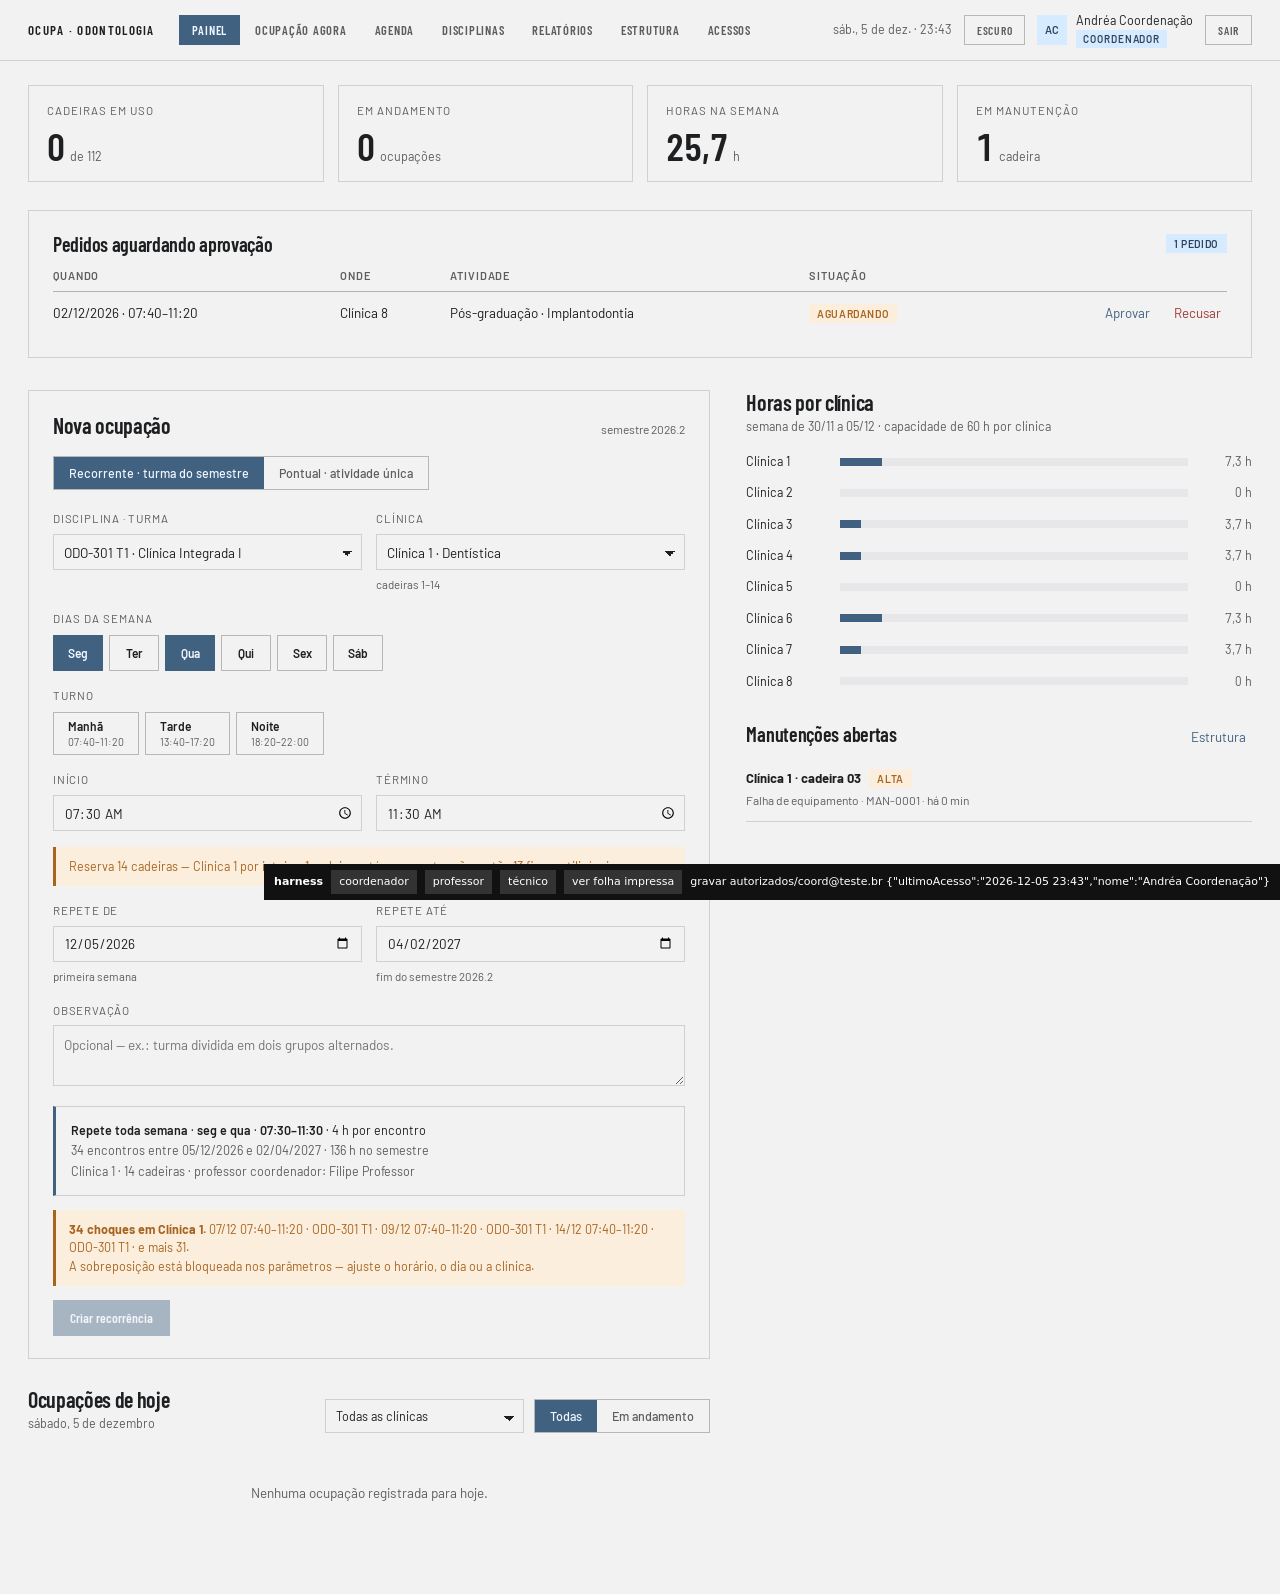
==== _auditoria/harness.html @ 1e2a9303 "feat: lancamento pelo clique na agenda, impressao em pdf e cadastro da pos Tres pedidos da coordenac" ====
<!DOCTYPE html>
<html lang="pt-BR">
<head>
<meta charset="utf-8">
<meta name="viewport" content="width=device-width, initial-scale=1">
<title>Ocupa · harness de verificação (não vai para produção)</title>
<link rel="stylesheet" href="../app/styles.css">
<style>
  #hns{position:fixed;right:0;bottom:0;z-index:999;background:#111;color:#fff;
    font:11px/1.5 system-ui;padding:6px 10px;display:flex;gap:8px;align-items:center}
  #hns button,#hns a{background:#333;color:#fff;border:0;padding:4px 8px;font:inherit;text-decoration:none}
</style>
</head>
<body>
<div id="raiz" data-tema="claro"></div>
<div id="toasts"></div>
<div id="hns">
  <b>harness</b>
  <a href="?perfil=coordenador">coordenador</a>
  <a href="?perfil=professor">professor</a>
  <a href="?perfil=tecnico">técnico</a>
  <button onclick="verFolha()">ver folha impressa</button>
  <span id="hns-log"></span>
</div>

<script src="../app/js/core.js"></script>
<script src="../app/js/config.js"></script>

<!-- No lugar de nuvem.js: mesma posição, mesma API. O store captura
     window.Nuvem por referência no topo da IIFE, então tudo abaixo é o
     código real de produção falando com um Firestore de mentira. -->
<script>
(function (global) {
  'use strict';
  var PERFIL = (/[?&]perfil=([a-z]+)/.exec(location.search) || [])[1] || 'coordenador';
  var CONTAS = {
    coordenador: { email: 'coord@teste.br', displayName: 'Andréa Coordenação' },
    professor: { email: 'prof@teste.br', displayName: 'Filipe Professor' },
    tecnico: { email: 'tec@teste.br', displayName: 'Murilo Técnico' }
  };
  var AUTORIZADOS = [
    { id: 'coord@teste.br', nome: 'Andréa Coordenação', nivel: 'coordenador', ativo: true },
    { id: 'prof@teste.br', nome: 'Filipe Professor', nivel: 'professor', ativo: true },
    { id: 'tec@teste.br', nome: 'Murilo Técnico', nivel: 'tecnico', ativo: true }
  ];
  var seq = 0;
  global.__escritas = [];
  global.__indices = {};

  function acervo() {
    var C = global.Core, D = global.Dados;
    var s = D.semente();
    var hoje = C.hojeISO(), seg = C.startOfWeek(hoje);
    var disciplinas = [
      { id: 'd1', codigo: 'ODO-301', nome: 'Clínica Integrada I', nivel: 'graduacao' },
      { id: 'd2', codigo: 'ODO-402', nome: 'Prótese Dentária' },
      { id: 'd3', codigo: 'POS-01', nome: 'Implantodontia', nivel: 'pos' }
    ];
    var turmas = [
      { id: 't1', disciplinaId: 'd1', codigo: 'T1', professorCoordenadorId: 'prof@teste.br', periodoLetivo: s.periodoLetivo },
      { id: 't2', disciplinaId: 'd2', codigo: 'T2', professorCoordenadorId: 'coord@teste.br', periodoLetivo: s.periodoLetivo },
      { id: 't3', disciplinaId: 'd3', codigo: 'PÓS', professorCoordenadorId: 'prof@teste.br', periodoLetivo: s.periodoLetivo }
    ];
    var ocupacoes = [
      { id: 'r1', tipo: 'recorrente', agrupamentoId: 'ag1', escopo: 'a', turmaId: 't1',
        dias: [1, 3], inicio: '07:40', fim: '11:20', vigenciaInicio: s.semestre.inicio,
        vigenciaFim: s.semestre.fim, periodoLetivo: s.periodoLetivo, excecoes: [],
        criadoPor: 'coord@teste.br', criadoEm: C.carimbo() },
      { id: 'r2', tipo: 'recorrente', agrupamentoId: 'ag2', escopo: 'ambas', turmaId: 't3',
        dias: [2], inicio: '18:20', fim: '22:00', vigenciaInicio: s.semestre.inicio,
        vigenciaFim: s.semestre.fim, periodoLetivo: s.periodoLetivo, excecoes: [],
        criadoPor: 'coord@teste.br', criadoEm: C.carimbo() },
      { id: 'r3', tipo: 'recorrente', agrupamentoId: 'ag3', escopo: 'b', turmaId: 't2',
        dias: [4, 5], inicio: '13:40', fim: '17:20', vigenciaInicio: s.semestre.inicio,
        vigenciaFim: s.semestre.fim, periodoLetivo: s.periodoLetivo, excecoes: [],
        criadoPor: 'coord@teste.br', criadoEm: C.carimbo() },
      { id: 'p1', tipo: 'pontual', agrupamentoId: 'ag4', escopo: 'a', data: C.addDays(seg, 1),
        inicio: '13:40', fim: '17:20', tipoAtividade: 'graduacao', descricao: 'Atendimento extra do semestre.',
        turmaId: 't1', responsavelId: 'coord@teste.br', situacao: 'aprovada', excecoes: [],
        criadoPor: 'coord@teste.br', criadoEm: C.carimbo() },
      { id: 'p2', tipo: 'pontual', agrupamentoId: 'ag4', escopo: 'b', data: C.addDays(seg, 2),
        inicio: '07:40', fim: '11:20', tipoAtividade: 'pos', descricao: 'Pedido aguardando a coordenação.',
        turmaId: 't3', responsavelId: 'prof@teste.br', situacao: 'pendente', excecoes: [],
        criadoPor: 'prof@teste.br', criadoEm: C.carimbo() }
    ];
    return {
      config: { versao: s.versao, periodoLetivo: s.periodoLetivo, semestre: s.semestre, parametros: s.parametros },
      agrupamentos: s.agrupamentos, clinicas: s.clinicas, autorizados: AUTORIZADOS,
      disciplinas: disciplinas, turmas: turmas,
      alunos: [{ id: 'a1', nome: 'Ana Souza', matricula: '2021001', periodo: 8 },
               { id: 'a2', nome: 'Bruno Lima', matricula: '2021002', periodo: 8 }],
      matriculas: [{ id: 't1__a1', turmaId: 't1', alunoId: 'a1' }, { id: 't1__a2', turmaId: 't1', alunoId: 'a2' }],
      ocupacoes: ocupacoes,
      manutencoes: [{ id: 'm1', protocolo: 'MAN-0001', clinicaId: 'cl1', cadeira: 3,
        categoria: 'equipamento', criticidade: 'alta', motivo: 'Refletor queimado',
        abertoPor: 'tec@teste.br', abertoEm: C.carimbo(), status: 'aberta', impacto: {} }],
      atribuicoes: [{ id: 'at1', chave: 'r:r1:' + C.addDays(seg, 0), clinicaId: 'cl1', cadeira: 1,
        nome: 'Ana Souza', alunoId: null, data: C.addDays(seg, 0),
        registradoPor: 'prof@teste.br', registradoEm: C.carimbo() }]
    };
  }

  function ok(v) { return global.Promise.resolve(v); }
  function log(m) { global.__escritas.push(m); var n = document.getElementById('hns-log'); if (n) n.textContent = m; }

  global.Nuvem = {
    iniciar: function () { return true; },
    disponivel: function () { return true; },
    COLECOES: [],
    entrarComGoogle: function () { return ok({ user: CONTAS[PERFIL] }); },
    sair: function () { return ok(); },
    aoMudarSessao: function (cb) { global.setTimeout(function () { cb(CONTAS[PERFIL]); }, 0); },
    contaAtual: function () { return CONTAS[PERFIL]; },
    lerAutorizado: function (email) {
      var a = null;
      AUTORIZADOS.forEach(function (x) { if (x.id === email) a = x; });
      return ok(a);
    },
    lerColecao: function () { return ok([]); },
    lerConfig: function () { return ok(acervo().config); },
    carregarTudo: function () { return ok(acervo()); },
    assinarVivas: function () { },
    encerrarAssinaturas: function () { },
    novoId: function (c) { return c + '_' + (++seq); },
    gravar: function (c, id, d) { log('gravar ' + c + '/' + id + ' ' + JSON.stringify(d).slice(0, 160)); return ok(id); },
    apagar: function (c, id) { log('apagar ' + c + '/' + id); return ok(); },
    apagarVarios: function (c, ids) { log('apagarVarios ' + c + ' ' + ids.length); return ok(); },
    /* Reproduz a transação: roda o validador contra o índice em memória e
       recusa igual ao Firestore quando há choque. */
    gravarOcupacao: function (agId, id, dados, validar, resumo) {
      var itens = global.__indices[agId] || [];
      var choque = validar(itens);
      if (choque) return global.Promise.reject({ conflito: true, mensagem: choque });
      global.__indices[agId] = itens.filter(function (i) { return i.id !== id; }).concat([resumo]);
      log('gravarOcupacao ' + agId + '/' + id + ' · índice com ' + global.__indices[agId].length);
      return ok(id);
    },
    removerOcupacao: function (agId, id) { log('removerOcupacao ' + agId + '/' + id); return ok(true); },
    desindexarOcupacao: function (agId, id) { log('desindexar ' + agId + '/' + id); return ok(id); },
    atualizarIndice: function (agId, id) { log('atualizarIndice ' + agId + '/' + id); return ok(true); }
  };

  /* A impressão real abriria o diálogo do sistema e travaria a verificação:
     aqui ela só marca que foi chamada, e o documento montado fica no DOM
     para ser inspecionado. */
  global.print = function () { log('window.print() chamado · documento montado no DOM'); };

  /* Troca o @media print para screen, para conferir a folha na tela com as
     regras de impressão de verdade — e não com uma cópia delas. */
  global.verFolha = function () {
    var achou = 0;
    for (var i = 0; i < document.styleSheets.length; i++) {
      var f = document.styleSheets[i];
      var regras;
      try { regras = f.cssRules; } catch (e) { continue; }
      for (var j = 0; j < regras.length; j++) {
        var r = regras[j];
        if (r.type === 4 && String(r.conditionText || r.media.mediaText).indexOf('print') !== -1) {
          r.media.mediaText = 'screen'; achou++;
        }
      }
    }
    log('regras @media print promovidas para screen: ' + achou);
  };
})(window);
</script>

<script src="../app/js/acesso.js"></script>
<script src="../app/js/dados.js"></script>
<script src="../app/js/store.js"></script>
<script src="../app/js/ui.js"></script>
<script src="../app/js/registro.js"></script>
<script src="../app/js/manutencao.js"></script>
<script src="../app/js/impressao.js"></script>
<script src="../app/js/views/painel.js"></script>
<script src="../app/js/views/agora.js"></script>
<script src="../app/js/views/agenda.js"></script>
<script src="../app/js/views/disciplinas.js"></script>
<script src="../app/js/views/relatorios.js"></script>
<script src="../app/js/views/estrutura.js"></script>
<script src="../app/js/views/acessos.js"></script>
<script src="../app/js/app.js"></script>
</body>
</html>
---- app/styles.css ----
/* Os pesos precisam ser exatamente os do design system. Carregar 600 de
   Barlow e 700 de Condensed fazia o navegador resolver os font-weight:600
   para faces que o mockup nunca usou — a causa de "as fontes carregam mas
   não batem". */
@import url('https://fonts.googleapis.com/css2?family=Barlow:wght@400;500;700&family=Barlow+Condensed:wght@400;600&display=swap');

/* ═══ Tokens — Industry design system ═══ */
:root{
  --color-bg:#f2f2f3; --color-surface:#e9e9ea; --color-text:#1d1f20;
  --color-divider:color-mix(in srgb,#1d1f20 16%,transparent);
  --color-neutral-100:#f5f5f8;--color-neutral-200:#e7e7ea;--color-neutral-300:#d4d4d7;
  --color-neutral-400:#b7b7ba;--color-neutral-500:#98989b;--color-neutral-600:#7a7a7d;
  --color-neutral-700:#5d5d60;--color-neutral-800:#424244;--color-neutral-900:#2b2b2d;
  --color-accent-100:#eef6ff;--color-accent-200:#d6ebff;--color-accent-300:#b5d9fd;
  --color-accent-400:#94bce3;--color-accent-500:#749dc4;--color-accent-600:#597ea3;
  --color-accent-700:#416180;--color-accent-800:#2c455d;--color-accent-900:#1d2d3d;
  --color-accent:#5980a6;--color-accent-2:#728fab;
  --color-accent-2-100:#f0f4f8;--color-accent-2-200:#dbe4ee;--color-accent-2-300:#c1d0e0;
  --color-accent-2-400:#a3b8ce;--color-accent-2-500:#879fba;--color-accent-2-600:#6d8399;
  --color-accent-2-700:#546678;--color-accent-2-800:#3b4956;--color-accent-2-900:#252e37;
  --font-heading:"Barlow Condensed",system-ui,sans-serif;
  --font-body:"Barlow",system-ui,sans-serif;
  --warn:#a8641f; --warn-bg:#fbeedd; --danger:#9d3a34; --danger-bg:#fbe4e2;
  --ok:#3d6b4a; --ok-bg:#e2f0e6;
}
[data-tema]{
  --fill-strong:var(--color-accent-700);--on-strong:var(--color-accent-100);
  --fill-soft:var(--color-accent-200);--on-soft:var(--color-accent-800);
  --fill-deep:var(--color-accent-900);--accent-ink:var(--color-accent-700);
  --line:var(--color-neutral-400);--line-soft:var(--color-neutral-200);
  --muted:var(--color-neutral-700);--muted-2:var(--color-neutral-700);--panel:transparent;
  /* Faixa da ocupação que toma as duas clínicas do agrupamento. */
  --fill-tint:var(--color-accent-2-200);--on-tint:var(--color-accent-2-800);
  --on-line:var(--color-neutral-800);
  background:var(--color-bg);color:var(--color-text);min-height:100vh;
}
[data-tema="escuro"]{
  --color-bg:#1d1f20;--color-surface:#2b2b2d;--color-text:#f5f5f8;
  --color-divider:color-mix(in srgb,#f5f5f8 24%,transparent);
  /* accent-600 dava 3,90:1 contra o texto claro, abaixo de AA. */
  --fill-strong:var(--color-accent-700);--on-strong:var(--color-accent-100);
  --fill-soft:var(--color-accent-800);--on-soft:var(--color-accent-200);
  --fill-deep:var(--color-accent-900);--accent-ink:var(--color-accent-300);
  --line:var(--color-neutral-700);--line-soft:var(--color-neutral-800);
  --muted:var(--color-neutral-400);--muted-2:var(--color-neutral-400);
  --fill-tint:var(--color-accent-2-800);--on-tint:var(--color-accent-2-200);
  --on-line:var(--color-neutral-200);
  --warn:#e0ac6c;--warn-bg:#3a2e1c;--danger:#e39a94;--danger-bg:#3a2422;
  --ok:#8fc09e;--ok-bg:#1e3325;
}

*{box-sizing:border-box}
body{margin:0;background:var(--color-bg);color:var(--color-text);font-family:var(--font-body);
  font-size:15px;line-height:1.55;font-weight:400;-webkit-font-smoothing:antialiased}
h1,h2,h3,h4,h5{font-family:var(--font-heading);font-weight:600;margin:0;
  line-height:1.12;letter-spacing:-.015em}
h1{font-size:40px;line-height:1.05}
h2{font-size:30px}h3{font-size:24px}h4{font-size:20px}h5{font-size:20px}
a{color:var(--accent-ink);text-decoration:none}
button{font-family:inherit;cursor:pointer}
:focus{outline:none}
:focus-visible{outline:2px solid var(--color-accent);outline-offset:2px}
::selection{background:color-mix(in srgb,var(--color-accent) 30%,transparent)}
.num{font-variant-numeric:tabular-nums}
.muted{color:var(--muted)}
.eyebrow{font-size:11.5px;letter-spacing:.09em;text-transform:uppercase;color:var(--muted)}
.hidden{display:none !important}

/* ═══ Shell ═══ */
.app{min-height:100vh;display:flex;flex-direction:column}
.hdr{display:flex;align-items:center;justify-content:space-between;gap:14px 22px;flex-wrap:wrap;
  padding:12px 28px;border-bottom:1px solid var(--color-divider);background:var(--color-bg);position:sticky;top:0;z-index:40}
.brand{font:600 13px var(--font-heading);letter-spacing:.1em;text-transform:uppercase;white-space:nowrap}
.nav{display:flex;gap:2px;flex-wrap:wrap}
.nav button{background:none;border:0;padding:7px 13px;font:600 12.5px var(--font-heading);letter-spacing:.06em;
  text-transform:uppercase;color:var(--muted);border-radius:0}
.nav button:hover{color:var(--color-text)}
.nav button.on{background:var(--fill-strong);color:var(--on-strong)}
.hdr-right{display:flex;align-items:center;gap:12px}
.chip-btn{background:none;border:1px solid var(--line);padding:7px 12px;font:600 11.5px var(--font-heading);
  letter-spacing:.06em;text-transform:uppercase;color:var(--muted);border-radius:0}
.chip-btn:hover{border-color:var(--color-text)}
.avatar{width:30px;height:30px;background:var(--fill-soft);color:var(--on-soft);display:grid;place-items:center;font:600 11px var(--font-body)}
.role-tag{font:600 10px var(--font-body);letter-spacing:.09em;text-transform:uppercase;
  background:var(--fill-soft);color:var(--on-soft);padding:3px 7px}
main{padding:24px 28px 56px;max-width:1460px;width:100%}
.page-head{display:flex;align-items:flex-end;justify-content:space-between;gap:18px;flex-wrap:wrap;margin-bottom:24px}

/* ═══ Primitives ═══ */
.card{border:1px solid var(--color-divider);padding:22px 24px;background:var(--panel)}
.btn{border:1px solid transparent;padding:0 16px;height:36px;border-radius:0;
  font-family:var(--font-heading);font-weight:600;font-size:13.5px;line-height:1.2;
  display:inline-flex;align-items:center;justify-content:center;gap:7px;white-space:nowrap}
.btn-lg{height:38px;padding:0 20px}
.btn-primary{background:var(--fill-strong);color:var(--on-strong)}
.btn-primary:hover{background:var(--color-accent-800)}
[data-tema="escuro"] .btn-primary:hover{background:var(--color-accent-500)}
.btn-primary:disabled{opacity:.42;cursor:not-allowed}
.btn-outline{background:transparent;border-color:var(--line);color:var(--color-text)}
.btn-outline:hover{border-color:var(--color-text)}
.btn-ghost{background:none;border:0;color:var(--accent-ink);padding:0 6px;height:auto}
.btn-ghost:hover{background:color-mix(in srgb,var(--accent-ink) 10%,transparent)}
.btn-ghost:active{background:color-mix(in srgb,var(--accent-ink) 18%,transparent)}
.btn-danger{background:none;border:0;color:var(--danger);padding:0 6px;height:auto}
.btn-danger:hover{background:color-mix(in srgb,var(--danger) 10%,transparent)}
.btn-danger:active{background:color-mix(in srgb,var(--danger) 18%,transparent)}
/* Ação destrutiva confirmada num modal não pode usar o mesmo azul de "salvar".
   No tema escuro --danger é claro, então o texto precisa ser escuro. */
.btn-perigo{background:var(--danger);color:var(--danger-bg);border-color:transparent}
[data-tema="escuro"] .btn-perigo{color:var(--color-neutral-900)}
.btn-perigo:hover{background:color-mix(in srgb,var(--danger) 82%,#000)}
[data-tema="escuro"] .btn-perigo:hover{background:color-mix(in srgb,var(--danger) 82%,#fff)}
.btn-sm{height:30px;font-size:12px;padding:0 11px}
label.fld{display:flex;flex-direction:column;gap:6px;min-width:0}
label.fld > span{font-size:11.5px;letter-spacing:.07em;text-transform:uppercase;color:var(--muted)}
.input{background:transparent;color:var(--color-text);border:1px solid var(--color-divider);border-radius:0;
  height:36px;font:400 13.5px var(--font-body);padding:0 10px;width:100%}
.input:focus-visible{border-color:var(--accent-ink)}
input[type="time"].input{padding-right:6px}
textarea.input{height:auto;padding:9px 10px;line-height:1.5;resize:vertical;font-family:var(--font-body)}
select.input{appearance:none;padding-right:26px;
  background-image:linear-gradient(45deg,transparent 50%,currentColor 50%),linear-gradient(135deg,currentColor 50%,transparent 50%);
  background-position:calc(100% - 14px) 16px,calc(100% - 9px) 16px;background-size:5px 5px,5px 5px;background-repeat:no-repeat}
[data-tema="escuro"] select.input option{background:#2b2b2d;color:#f5f5f8}
.grid-fields{display:grid;grid-template-columns:repeat(auto-fit,minmax(158px,1fr));gap:14px}
.seg{display:inline-flex;border:1px solid var(--line)}
.seg button{background:none;border:0;padding:8px 15px;font:500 12.5px var(--font-body);color:var(--muted);border-radius:0}
.seg button.on{background:var(--fill-strong);color:var(--on-strong)}
.badge{display:inline-block;font:600 10.5px var(--font-body);letter-spacing:.06em;text-transform:uppercase;padding:3px 8px;white-space:nowrap}
.badge.conjunta{background:var(--fill-tint);color:var(--on-tint)}
.badge.strong{background:var(--fill-strong);color:var(--on-strong)}
.badge.soft{background:var(--fill-soft);color:var(--on-soft)}
.badge.neutral{background:var(--color-neutral-200);color:var(--color-neutral-800)}
[data-tema="escuro"] .badge.neutral{background:var(--color-neutral-800);color:var(--color-neutral-200)}
.badge.warn{background:var(--warn-bg);color:var(--warn)}
.badge.danger{background:var(--danger-bg);color:var(--danger)}
.badge.ok{background:var(--ok-bg);color:var(--ok)}
.table{width:100%;border-collapse:collapse}
.table th{text-align:left;font:600 11px var(--font-body);letter-spacing:.08em;text-transform:uppercase;
  color:var(--muted);padding:0 12px 9px 0;border-bottom:1px solid var(--color-divider)}
.table tbody tr:hover{background:color-mix(in srgb,var(--color-text) 4%,transparent)}
.table td{padding:11px 12px 11px 0;border-bottom:1px solid var(--color-divider);font-size:13.5px;vertical-align:middle}
.table tr:last-child td{border-bottom:0}
.table td.right,.table th.right{text-align:right;padding-right:0}
.bar{height:8px;background:var(--line-soft);position:relative;flex:1;min-width:60px}
.bar > i{position:absolute;inset:0 auto 0 0;background:var(--fill-strong);display:block}
.empty{padding:34px 0;text-align:center;color:var(--muted);font-size:13.5px}
.alert{border-left:3px solid var(--warn);background:var(--warn-bg);color:var(--warn);padding:10px 13px;font-size:12.5px;line-height:1.5}
.alert.danger{border-color:var(--danger);background:var(--danger-bg);color:var(--danger)}
.alert.ok{border-color:var(--ok);background:var(--ok-bg);color:var(--ok)}
.stack{display:flex;flex-direction:column;gap:18px}
.row{display:flex;align-items:center;gap:10px;flex-wrap:wrap}

/* ═══ Toast ═══ */
#toasts{position:fixed;right:20px;bottom:20px;z-index:90;display:flex;flex-direction:column;gap:9px}
.toast{background:var(--color-neutral-900);color:var(--color-neutral-100);padding:12px 16px;font-size:13px;max-width:360px;
  border-left:3px solid var(--color-accent-400);animation:tin .2s ease-out}
@keyframes tin{from{opacity:0;transform:translateY(6px)}}

/* ═══ Modal ═══ */
.scrim{position:fixed;inset:0;background:color-mix(in srgb,#1d1f20 55%,transparent);z-index:60;
  display:flex;align-items:flex-start;justify-content:center;padding:44px 20px;overflow:auto}
.modal{background:var(--color-bg);border:1px solid var(--color-divider);width:100%;max-width:780px;box-shadow:0 12px 32px rgba(0,0,0,.28)}
.modal-hd{display:flex;align-items:center;justify-content:space-between;gap:14px;padding:18px 22px;border-bottom:1px solid var(--color-divider)}
.modal-bd{padding:22px}
.modal-ft{padding:16px 22px;border-top:1px solid var(--color-divider);display:flex;justify-content:flex-end;gap:10px;flex-wrap:wrap}
.x{background:none;border:0;font-size:20px;line-height:1;color:var(--muted);padding:4px 8px}

/* ═══ KPIs ═══ */
.kpis{display:grid;grid-template-columns:repeat(auto-fit,minmax(178px,1fr));gap:14px}
.kpi{border:1px solid var(--color-divider);padding:16px 18px}
.kpi b{font:600 38px var(--font-heading);line-height:1;font-variant-numeric:tabular-nums;display:block;margin-top:7px}
.kpi b small{font:400 12.5px var(--font-body);color:var(--muted);margin-left:5px}

/* ═══ Chairs ═══
   7 colunas fixas, sempre: é o que produz as duas fileiras de 7 que formam
   as 14 cadeiras de uma clínica. Com auto-fill a grade remontava conforme a
   largura e a leitura da clínica se perdia. */
.chairs{display:grid;grid-template-columns:repeat(7,minmax(28px,1fr));gap:5px}
.chair{border:1px solid var(--line-soft);height:42px;display:grid;place-items:center;
  font:600 13px var(--font-body);font-variant-numeric:tabular-nums;background:transparent;color:var(--muted);border-radius:0;position:relative}
.chair:hover{border-color:var(--color-text);color:var(--color-text)}
.chair.ocupada{background:var(--fill-strong);color:var(--on-strong);border-color:var(--fill-strong)}
.chair.vaga{border-color:var(--fill-strong);color:var(--accent-ink)}
.chair.manut{background:var(--line-soft);color:var(--muted);border-color:transparent;text-decoration:line-through}
[data-tema="escuro"] .chair.manut{background:var(--color-neutral-800);color:var(--color-neutral-300);border-color:transparent}
.chair.sel{outline:2px solid var(--color-accent);outline-offset:2px}
/* Variante densa da aba Estrutura, onde as 8 clínicas aparecem juntas. */
.chairs.compacta{grid-template-columns:repeat(7,minmax(0,1fr));gap:4px}
.chairs.compacta .chair{height:34px;font-size:12px;color:var(--color-text)}
.chairs.compacta .chair.manut{border:1px solid var(--line);color:var(--muted)}
.legend{display:flex;flex-direction:column;gap:9px;font-size:12.5px}
.legend span.k{width:14px;height:14px;display:inline-block;border:1px solid var(--line-soft);flex:none}

/* ═══ Timeline / Gantt ═══ */
.tl-hd{display:flex;font-size:11px;color:var(--muted);padding-bottom:5px}
.tl-hd i{flex:1;font-style:normal;font-variant-numeric:tabular-nums}
.tl-row{display:flex;align-items:stretch;border-bottom:1px solid var(--color-divider);min-height:56px}
.tl-lbl{width:142px;flex:none;padding:11px 12px 11px 0;font:600 13px var(--font-heading);letter-spacing:.04em}
.tl-lbl small{display:block;font-weight:400;color:var(--muted);font-size:11.5px}
.tl-track{flex:1;position:relative;padding:7px 0;min-width:0}
.tl-blk{position:absolute;height:26px;background:var(--fill-strong);color:var(--on-strong);
  font:600 11px var(--font-body);display:flex;align-items:center;padding:0 8px;overflow:hidden;white-space:nowrap;border:0}
/* accent-500 dava 2,62:1 contra o texto claro do bloco. */
.tl-blk.pontual{background:var(--color-accent-600)}
/* O tom mais escuro identifica a ocupação que toma as duas clínicas; "em
   curso" passa a ser sinalizado por contorno, e não gastando esse tom. */
.tl-blk.conjunta{background:var(--fill-deep);color:var(--color-accent-100)}
.tl-blk.agora{outline:1px solid var(--color-accent-300);outline-offset:-3px}
.tl-now{position:absolute;top:0;bottom:0;width:1px;background:var(--accent-ink)}

/* ═══ Week calendar ═══ */
.wk{display:grid;grid-template-columns:repeat(6,minmax(0,1fr));gap:1px;background:var(--color-divider);border:1px solid var(--color-divider)}
.wk-col{background:var(--color-bg);min-height:200px;padding:0 0 10px}
.wk-hd{padding:10px 12px;border-bottom:1px solid var(--color-divider);font:600 13px var(--font-heading);letter-spacing:.05em}
.wk-hd small{color:var(--muted);font-weight:400;margin-left:5px}
.wk-hd.hoje{color:var(--accent-ink)}
/* Célula da grade da semana. `.livre` é onde o clique lança ocupação, à
   maneira de uma agenda de calendário; `.vazia` é a célula sem nenhum bloco,
   a única que ganha o rótulo de convite no hover — com bloco dentro, o
   rótulo empurraria a ocupação para baixo a cada passada do mouse. */
.wk-cel{display:flex;flex-direction:column;gap:4px;min-height:42px;padding:6px 0;
  border-top:1px solid var(--line-soft)}
.wk-cel.livre{cursor:pointer}
.wk-cel.livre:hover{background:color-mix(in srgb,var(--accent-ink) 7%,transparent);
  box-shadow:inset 0 0 0 1px var(--fill-strong)}
.wk-cel.livre.vazia:hover::after{content:'+ lançar';font:600 11px var(--font-heading);
  letter-spacing:.05em;color:var(--accent-ink);padding:0 6px;pointer-events:none}
.tl-track.livre{cursor:pointer}
.tl-track.livre:hover{background:color-mix(in srgb,var(--accent-ink) 5%,transparent)}
.ev{margin:7px 9px 0;padding:7px 9px;background:var(--fill-soft);color:var(--on-soft);border:0;border-left:3px solid var(--fill-strong);
  font-size:12px;line-height:1.4;text-align:left;width:calc(100% - 18px);display:block}
.ev:hover{filter:brightness(.96)}
.ev b{display:block;font:600 12px var(--font-heading);letter-spacing:.03em}
.ev.pontual{border-left-style:dashed}
.ev.conjunta{background:var(--fill-tint);color:var(--on-tint);border-left-color:var(--fill-deep)}

/* ═══ Split layouts ═══ */
.split{display:grid;grid-template-columns:minmax(0,1.35fr) minmax(0,1fr);gap:36px;align-items:start}
.split3{display:grid;grid-template-columns:238px minmax(0,1fr) 330px;gap:0;align-items:start}
.split3 > .c-left{padding-right:24px;border-right:1px solid var(--color-divider)}
.split3 > .c-mid{padding:0 26px;min-width:0}
.split3 > .c-right{padding-left:24px;border-left:1px solid var(--color-divider)}
.list-btn{display:block;width:100%;text-align:left;background:none;border:0;border-bottom:1px solid var(--line-soft);
  padding:12px 12px;font:inherit;color:inherit}
.list-btn:hover{background:var(--color-surface)}
.list-btn.on{background:var(--fill-soft);color:var(--on-soft)}
.list-btn b{display:block;font:600 13.5px var(--font-heading);letter-spacing:.04em}
.list-btn small{color:var(--muted);font-size:12px}
.list-btn.on small{color:inherit;opacity:.8}
.kv{display:flex;justify-content:space-between;gap:14px;padding:10px 0;border-bottom:1px solid var(--line-soft);font-size:13.5px}
.kv span:first-child{color:var(--muted)}
.kv span:last-child{text-align:right;font-weight:500}

/* ═══ Form: recurrence day picker ═══ */
.days{display:flex;gap:6px;flex-wrap:wrap}
.days button{border:1px solid var(--line);background:none;color:var(--color-text);height:36px;min-width:50px;
  font:600 12px var(--font-body);border-radius:0}
.days button.on{background:var(--fill-strong);color:var(--on-strong);border-color:var(--fill-strong)}
.turnos{display:flex;gap:6px;flex-wrap:wrap}
.turnos button{border:1px solid var(--line);background:none;color:var(--color-text);padding:6px 14px;
  font:600 12px var(--font-body);border-radius:0;text-align:left;line-height:1.3}
.turnos button small{display:block;font:400 10.5px var(--font-body);color:var(--muted);margin-top:1px}
.turnos button.on{background:var(--fill-strong);color:var(--on-strong);border-color:var(--fill-strong)}
.turnos button.on small{color:var(--on-strong);opacity:.8}
.turnos button[disabled]{opacity:.45;cursor:not-allowed}
.preview{border:1px solid var(--color-divider);border-left:3px solid var(--accent-ink);padding:13px 15px;font-size:12.5px;line-height:1.65}
.preview b{font-weight:600}

/* ═══ Access matrix ═══ */
.matrix td.c{text-align:center;width:130px}
.dot-yes{color:var(--ok);font-weight:700}
.dot-no{color:var(--color-neutral-700)}
[data-tema="escuro"] .dot-no{color:var(--color-neutral-400)}

/* ═══ Telas estreitas ═══
   As larguras fixas inline das telas não são alcançáveis daqui, então o que
   se pode garantir é que nenhuma tabela empurre a página na horizontal. */
.rolagem-x{overflow-x:auto;-webkit-overflow-scrolling:touch}
@media (max-width:1080px){
  .split{grid-template-columns:minmax(0,1fr);gap:26px}
  .split3{grid-template-columns:minmax(0,1fr)}
  .split3 > .c-left{padding-right:0;border-right:0;border-bottom:1px solid var(--color-divider);padding-bottom:18px}
  .split3 > .c-mid{padding:18px 0}
  .split3 > .c-right{padding-left:0;border-left:0;border-top:1px solid var(--color-divider);padding-top:18px}
}
@media (max-width:760px){
  main{padding:18px 16px 48px}
  .hdr{padding:10px 16px}
  .wk{grid-template-columns:repeat(2,minmax(0,1fr))}
  .tl-lbl{width:104px}
  h1{font-size:30px}h2{font-size:24px}h3{font-size:20px}
}

/* ═══ Login ═══ */
.login{min-height:100vh;display:grid;grid-template-columns:1.15fr 1fr}
.login-l{padding:60px 56px;display:flex;flex-direction:column;justify-content:space-between;gap:40px}
.login-r{display:grid;place-items:center;padding:40px;border-left:1px solid var(--color-divider)}
.login h1{font-size:clamp(38px,4.4vw,60px);line-height:.98;max-width:15ch}
@media (max-width:860px){
  .login{grid-template-columns:minmax(0,1fr)}
  .login-l{padding:40px 24px 24px}
  .login-r{border-left:0;border-top:1px solid var(--color-divider);padding:24px}
}
.who{display:block;width:100%;text-align:left;border:1px solid var(--color-divider);background:none;color:inherit;
  padding:13px 15px;margin-bottom:9px;border-radius:0}
.who:hover{border-color:var(--accent-ink)}
.who b{display:block;font:600 14px var(--font-heading);letter-spacing:.03em}
.who small{color:var(--muted);font-size:12px}

@media(max-width:1180px){.split3{grid-template-columns:1fr}
  .split3 > .c-left,.split3 > .c-right{border:0;padding:0;margin-bottom:22px}
  .split3 > .c-mid{padding:0}}
@media(max-width:900px){.split{grid-template-columns:1fr}.login{grid-template-columns:1fr}
  .login-r{border-left:0;border-top:1px solid var(--color-divider)}
  .wk{grid-template-columns:1fr}}

/* ═══ Impressão e PDF ═══
   O documento impresso é montado por js/impressao.js e anexado ao <body>
   fora de #raiz. Na tela ele não existe; no papel, é a única coisa que
   existe. Medidas em pt porque a folha é física, e a estrutura toda apoiada
   em BORDA e não em fundo: o navegador imprime sem cores de fundo por
   padrão, e quem dependesse do preenchimento sairia em branco. Por isso o
   traço contínuo marca a aula recorrente e o tracejado a atividade
   pontual — o mesmo código da legenda na tela. */
.imp{display:none}
@media print{
  html,body{background:#fff !important;color:#111 !important;margin:0}
  #raiz,#toasts,.scrim{display:none !important}
  .imp{display:block;font:9.5pt/1.32 var(--font-body);color:#111}
  .imp-hd{border-bottom:1.2pt solid #111;padding-bottom:5pt;margin-bottom:9pt}
  .imp-marca{font:600 7.5pt var(--font-heading);letter-spacing:.14em;text-transform:uppercase;color:#555}
  .imp h1{font:600 15pt var(--font-heading);letter-spacing:0;line-height:1.14;margin:3pt 0 2pt;color:#111}
  .imp-sub{font-size:8.5pt;color:#555}
  .imp-ft{margin-top:9pt;padding-top:4pt;border-top:.5pt solid #bbb;font-size:7.5pt;color:#666}

  .imp-grade{width:100%;border-collapse:collapse;table-layout:fixed}
  .imp-grade th{border:.5pt solid #999;padding:3pt 4pt;text-align:left;color:#111;
    font:600 8.5pt var(--font-heading);letter-spacing:.04em}
  .imp-grade th small{display:block;font:400 7.5pt var(--font-body);color:#555;letter-spacing:0}
  .imp-grade td{border:.5pt solid #bbb;padding:2pt;vertical-align:top;height:19pt}
  .imp-grade .h{width:32pt;text-align:right;font-variant-numeric:tabular-nums;color:#555;font-size:8pt}
  .imp-grade td.h{padding-top:3pt}

  .imp-ev{border-left:2.2pt solid #111;padding:1pt 0 1pt 3pt;margin-bottom:2pt}
  .imp-ev.pontual{border-left-style:dashed}
  .imp-ev b{display:block;font:600 7.5pt var(--font-heading);letter-spacing:.03em}
  .imp-ev span{display:block;font-size:8pt}
  .imp-ev small{display:block;font-size:7pt;color:#555}

  .imp-leg{margin-top:7pt;font-size:7.5pt;color:#555}
  .imp-leg span{margin-right:16pt}
  .imp-leg i{display:inline-block;width:13pt;border-top:2.2pt solid #111;
    vertical-align:middle;margin-right:4pt}
  .imp-leg i.am-pont{border-top-style:dashed}

  .imp-sec{margin-bottom:11pt}
  .imp-sec h2{font:600 11pt var(--font-heading);color:#111;margin:0 0 3pt;
    padding-bottom:2pt;border-bottom:.5pt solid #999}
  .imp-lista{width:100%;border-collapse:collapse}
  .imp-lista th{text-align:left;font:600 7.5pt var(--font-body);letter-spacing:.07em;
    text-transform:uppercase;color:#555;border-bottom:.5pt solid #999;padding:2pt 6pt 2pt 0}
  .imp-lista td{border-bottom:.4pt solid #ddd;padding:3pt 6pt 3pt 0;vertical-align:top;font-size:8.5pt}
  .imp-lista .h{font-variant-numeric:tabular-nums;white-space:nowrap}
  .imp-lista small{display:block;color:#555;font-size:7.5pt}
  .imp-lista td.vazio{color:#777;font-style:italic}

  /* Cabeçalho repetido a cada página e nada partido no meio: sem as duas
     regras, uma semana que passa de uma folha continua sem dizer que
     coluna é que dia. */
  thead{display:table-header-group}
  tr,.imp-ev,.imp-sec{break-inside:avoid;page-break-inside:avoid}
}
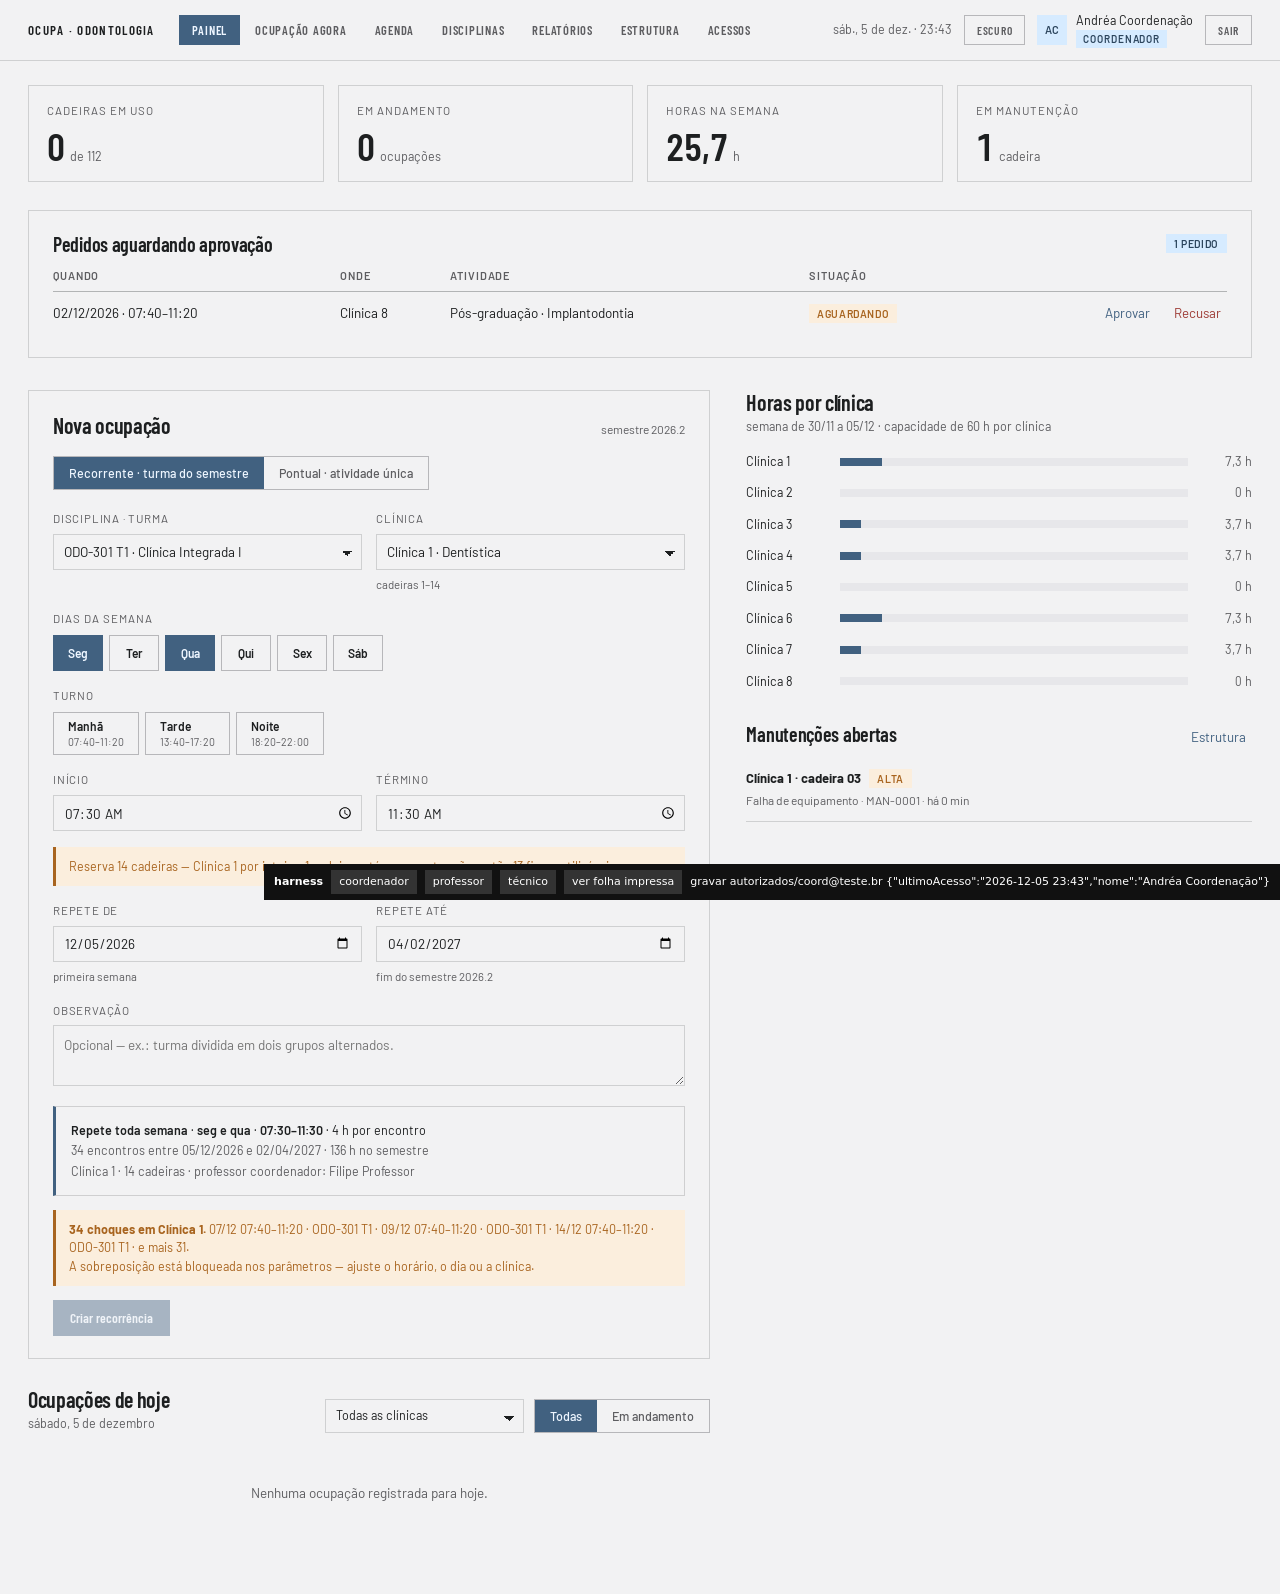
==== commit 03ef1772: "fix: grade da semana proporcional, vinculo da pos por tipo e o "pular datas" que derrubava o sistema" ====
--- a/_auditoria/harness.html
+++ b/_auditoria/harness.html
@@ -135,9 +135,27 @@
       log('gravarOcupacao ' + agId + '/' + id + ' · índice com ' + global.__indices[agId].length);
       return ok(id);
     },
-    removerOcupacao: function (agId, id) { log('removerOcupacao ' + agId + '/' + id); return ok(true); },
-    desindexarOcupacao: function (agId, id) { log('desindexar ' + agId + '/' + id); return ok(id); },
-    atualizarIndice: function (agId, id) { log('atualizarIndice ' + agId + '/' + id); return ok(true); }
+    /* Estas três mexem no índice DE VERDADE. Enquanto eram no-op, o dublê
+       escondia toda divergência entre o que a tela mostra e o que a transação
+       valida — que é justamente a classe de defeito que o índice existe para
+       criar. */
+    removerOcupacao: function (agId, id) {
+      global.__indices[agId] = (global.__indices[agId] || []).filter(function (i) { return i.id !== id; });
+      log('removerOcupacao ' + agId + '/' + id + ' · índice com ' + global.__indices[agId].length);
+      return ok(true);
+    },
+    desindexarOcupacao: function (agId, id) {
+      global.__indices[agId] = (global.__indices[agId] || []).filter(function (i) { return i.id !== id; });
+      log('desindexar ' + agId + '/' + id + ' · índice com ' + global.__indices[agId].length);
+      return ok(id);
+    },
+    atualizarIndice: function (agId, id, resumo) {
+      var itens = (global.__indices[agId] || []).filter(function (i) { return i.id !== id; });
+      if (resumo) itens.push(resumo);
+      global.__indices[agId] = itens;
+      log('atualizarIndice ' + agId + '/' + id + ' · índice com ' + itens.length);
+      return ok(true);
+    }
   };
 
   /* A impressão real abriria o diálogo do sistema e travaria a verificação:
--- a/app/styles.css
+++ b/app/styles.css
@@ -215,21 +215,45 @@
 .wk-hd{padding:10px 12px;border-bottom:1px solid var(--color-divider);font:600 13px var(--font-heading);letter-spacing:.05em}
 .wk-hd small{color:var(--muted);font-weight:400;margin-left:5px}
 .wk-hd.hoje{color:var(--accent-ink)}
-/* Célula da grade da semana. `.livre` é onde o clique lança ocupação, à
-   maneira de uma agenda de calendário; `.vazia` é a célula sem nenhum bloco,
-   a única que ganha o rótulo de convite no hover — com bloco dentro, o
-   rótulo empurraria a ocupação para baixo a cada passada do mouse. */
-.wk-cel{display:flex;flex-direction:column;gap:4px;min-height:42px;padding:6px 0;
-  border-top:1px solid var(--line-soft)}
-.wk-cel.livre{cursor:pointer}
-.wk-cel.livre:hover{background:color-mix(in srgb,var(--accent-ink) 7%,transparent);
-  box-shadow:inset 0 0 0 1px var(--fill-strong)}
-.wk-cel.livre.vazia:hover::after{content:'+ lançar';font:600 11px var(--font-heading);
-  letter-spacing:.05em;color:var(--accent-ink);padding:0 6px;pointer-events:none}
+/* Coluna de um dia na grade da semana. Os blocos são ABSOLUTOS dentro dela:
+   o topo sai do horário de início e a altura sai da duração, como em qualquer
+   agenda de calendário. A régua da esquerda usa as mesmas coordenadas. */
+.wk-regua{position:relative}
+.wk-hora{position:absolute;right:9px;margin-top:-6px;font-size:11.5px;color:var(--muted-2);
+  line-height:1;font-variant-numeric:tabular-nums}
+.wk-col{position:relative;border-bottom:1px solid var(--line-soft);overflow:hidden}
+.wk-linha{position:absolute;left:0;right:0;height:1px;background:var(--line-soft);
+  pointer-events:none}
+.wk-col.livre{cursor:pointer}
+
+/* O fantasma segue o cursor e mostra onde o bloco vai cair e que tamanho vai
+   ter. É ele o convite para clicar — some sobre um bloco já existente, porque
+   ali o clique pertence ao detalhe da ocupação. */
+.wk-fantasma{position:absolute;left:0;right:0;display:none;pointer-events:none;
+  border:1px dashed var(--fill-strong);
+  background:color-mix(in srgb,var(--accent-ink) 9%,transparent)}
+.wk-fantasma.on{display:block}
+.wk-fantasma span{display:block;padding:3px 6px;font:600 11px var(--font-heading);
+  letter-spacing:.05em;color:var(--accent-ink)}
 .tl-track.livre{cursor:pointer}
 .tl-track.livre:hover{background:color-mix(in srgb,var(--accent-ink) 5%,transparent)}
-.ev{margin:7px 9px 0;padding:7px 9px;background:var(--fill-soft);color:var(--on-soft);border:0;border-left:3px solid var(--fill-strong);
-  font-size:12px;line-height:1.4;text-align:left;width:calc(100% - 18px);display:block}
+
+/* Dia passado: não aceita lançamento, e diz isso sem uma palavra. Hachura
+   diagonal de baixo contraste, que se lê como "área fora de uso" e não se
+   confunde com bloco de ocupação — os blocos são opacos e continuam legíveis
+   por cima dela. Vale nas duas vistas e nos dois temas, porque a cor vem de
+   --line-soft. */
+.wk-col.passado,.tl-track.passado{
+  background-image:repeating-linear-gradient(135deg,
+    transparent 0 5px,var(--line-soft) 5px 6px);
+  cursor:not-allowed}
+.chip-btn.passado{color:var(--muted-2);border-color:var(--line-soft)}
+/* Bloco de ocupação na grade da semana. Absoluto: quem manda em topo, altura,
+   esquerda e largura é a coluna do dia, pelo horário. O anel de 1px separa
+   blocos vizinhos sem comer largura deles. */
+.ev{position:absolute;padding:5px 7px;background:var(--fill-soft);color:var(--on-soft);border:0;
+  border-left:3px solid var(--fill-strong);box-shadow:0 0 0 1px var(--color-bg);
+  font-size:12px;line-height:1.35;text-align:left;display:block;overflow:hidden}
 .ev:hover{filter:brightness(.96)}
 .ev b{display:block;font:600 12px var(--font-heading);letter-spacing:.03em}
 .ev.pontual{border-left-style:dashed}
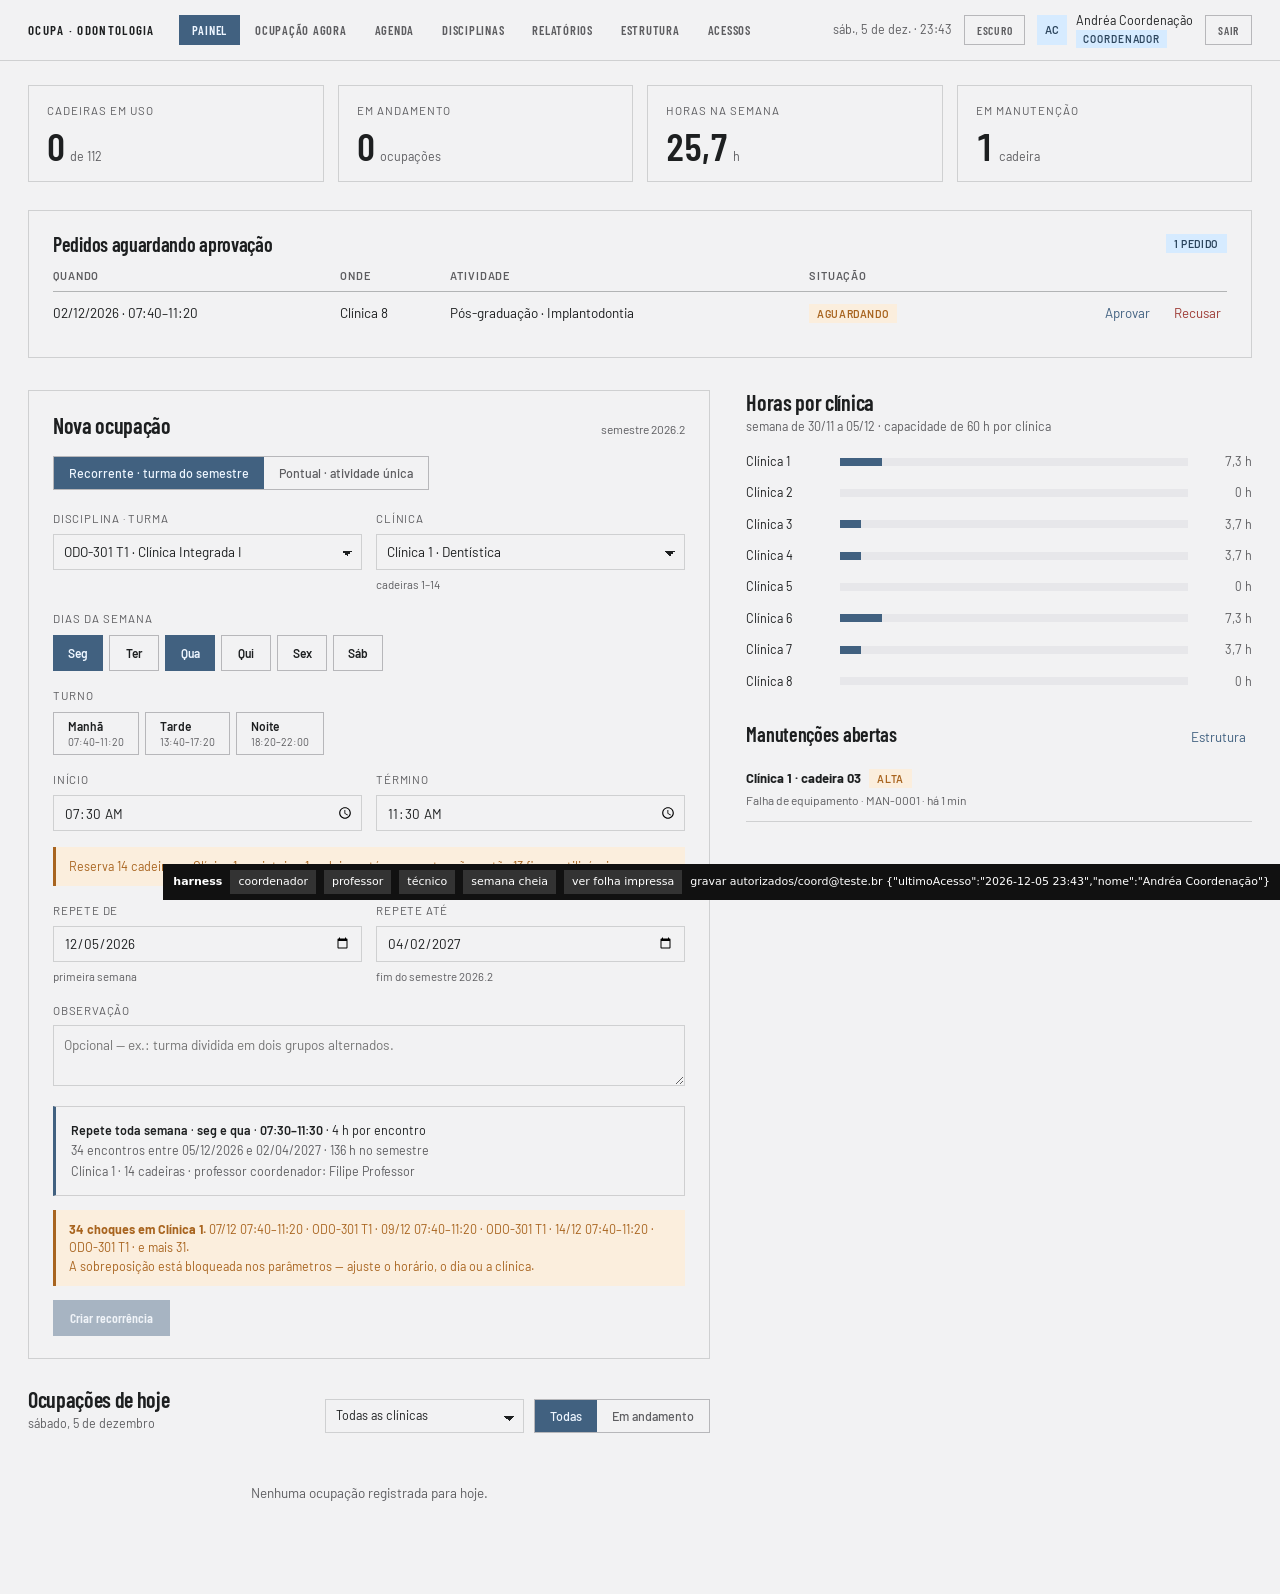
==== commit d49c040e: "fix: coluna da semana se adapta aos cartoes em vez de espremer Seis colunas de mesma largura ignorav" ====
--- a/_auditoria/harness.html
+++ b/_auditoria/harness.html
@@ -19,6 +19,7 @@
   <a href="?perfil=coordenador">coordenador</a>
   <a href="?perfil=professor">professor</a>
   <a href="?perfil=tecnico">técnico</a>
+  <a href="?perfil=coordenador&denso=1">semana cheia</a>
   <button onclick="verFolha()">ver folha impressa</button>
   <span id="hns-log"></span>
 </div>
@@ -83,6 +84,32 @@
         turmaId: 't3', responsavelId: 'prof@teste.br', situacao: 'pendente', excecoes: [],
         criadoPor: 'prof@teste.br', criadoEm: C.carimbo() }
     ];
+
+    /* ?denso=1 — a segunda-feira cheia. A grade da semana só mostra o que
+       tem de errado (ou de certo) na largura das colunas quando um dia tem
+       várias ocupações se cruzando no mesmo horário; com o acervo magro
+       acima nenhuma coluna chega a disputar espaço, e o defeito relatado
+       pela coordenação — cartões espremidos a ~35px — não aparece. */
+    if (/[?&]denso=1/.test(location.search)) {
+      var densas = [
+        { ag: 'ag2', escopo: 'ambas', ini: '11:00', fim: '21:00', turma: 't3', tipo: 'pos' },
+        { ag: 'ag1', escopo: 'a', ini: '13:40', fim: '17:20', turma: 't1', tipo: 'graduacao' },
+        { ag: 'ag1', escopo: 'b', ini: '13:40', fim: '17:20', turma: 't2', tipo: 'graduacao' },
+        { ag: 'ag3', escopo: 'a', ini: '13:40', fim: '17:20', turma: 't1', tipo: 'graduacao' },
+        { ag: 'ag4', escopo: 'a', ini: '14:00', fim: '16:00', turma: 't2', tipo: 'graduacao' },
+        { ag: 'ag3', escopo: 'b', ini: '07:40', fim: '11:20', turma: 't1', tipo: 'graduacao' },
+        { ag: 'ag4', escopo: 'b', ini: '08:00', fim: '10:00', turma: 't2', tipo: 'graduacao' }
+      ];
+      densas.forEach(function (x, k) {
+        ocupacoes.push({
+          id: 'dn' + k, tipo: 'pontual', agrupamentoId: x.ag, escopo: x.escopo,
+          data: seg, inicio: x.ini, fim: x.fim, tipoAtividade: x.tipo,
+          descricao: 'Semana cheia de verificação.', turmaId: x.turma,
+          responsavelId: 'coord@teste.br', situacao: 'aprovada', excecoes: [],
+          criadoPor: 'coord@teste.br', criadoEm: C.carimbo()
+        });
+      });
+    }
     return {
       config: { versao: s.versao, periodoLetivo: s.periodoLetivo, semestre: s.semestre, parametros: s.parametros },
       agrupamentos: s.agrupamentos, clinicas: s.clinicas, autorizados: AUTORIZADOS,
@@ -162,6 +189,12 @@
      aqui ela só marca que foi chamada, e o documento montado fica no DOM
      para ser inspecionado. */
   global.print = function () { log('window.print() chamado · documento montado no DOM'); };
+
+  /* ?imprimir=semana|dia|recorrencias monta a folha e a deixa no DOM, sem
+     abrir diálogo. Serve para gerar o PDF de verdade por fora:
+       chrome --headless --print-to-pdf=saida.pdf "…harness.html?imprimir=semana"
+     que é a única forma de conferir quebra de página e altura real da folha. */
+  global.__autoImprimir = (/[?&]imprimir=([a-z]+)/.exec(location.search) || [])[1] || null;
 
   /* Troca o @media print para screen, para conferir a folha na tela com as
      regras de impressão de verdade — e não com uma cópia delas. */
@@ -198,5 +231,39 @@
 <script src="../app/js/views/estrutura.js"></script>
 <script src="../app/js/views/acessos.js"></script>
 <script src="../app/js/app.js"></script>
+<script>
+/* Monta a folha pedida na URL assim que o acervo terminar de carregar. */
+(function (global) {
+  if (!global.__autoImprimir) return;
+  var tentativas = 0;
+  var relogio = setInterval(function () {
+    if (++tentativas > 60) { clearInterval(relogio); return; }
+    if (!global.Store || !global.Store.usuario() || !global.Store.estado.agrupamentos.length) return;
+    clearInterval(relogio);
+    var seg = global.Core.startOfWeek(global.Core.hojeISO());
+    if (global.__autoImprimir === 'dia') global.Impressao.dia(global.Core.hojeISO());
+    else if (global.__autoImprimir === 'recorrencias') global.Impressao.recorrencias();
+    else global.Impressao.semana(seg);
+  }, 100);
+})(window);
+</script>
+<script>
+/* ?tela=agenda&vista=semana — abre a tela pedida assim que o acervo carrega.
+   Existe para o Chrome headless, que só sabe carregar uma URL e fotografar:
+   sem isto toda captura sai do Painel, e nenhuma vista além dele pode ser
+   conferida fora da mão. */
+(function (global) {
+  var tela = (/[?&]tela=([a-z]+)/.exec(location.search) || [])[1];
+  if (!tela) return;
+  var vista = (/[?&]vista=([a-z]+)/.exec(location.search) || [])[1] || null;
+  var tentativas = 0;
+  var relogio = setInterval(function () {
+    if (++tentativas > 60) { clearInterval(relogio); return; }
+    if (!global.Store || !global.Store.usuario() || !global.Store.estado.agrupamentos.length) return;
+    clearInterval(relogio);
+    global.App.ir(tela, vista ? { vista: vista } : null);
+  }, 100);
+})(window);
+</script>
 </body>
 </html>
--- a/app/styles.css
+++ b/app/styles.css
@@ -218,7 +218,11 @@
 /* Coluna de um dia na grade da semana. Os blocos são ABSOLUTOS dentro dela:
    o topo sai do horário de início e a altura sai da duração, como em qualquer
    agenda de calendário. A régua da esquerda usa as mesmas coordenadas. */
-.wk-regua{position:relative}
+/* Presa à esquerda: numa semana cheia as colunas de dia passam da largura da
+   tela e a grade rola na horizontal — sem isto as horas saem de cena junto e
+   os blocos deixam de dizer a que horário pertencem. O fundo opaco é o que
+   impede o bloco de aparecer por baixo dela. */
+.wk-regua{position:sticky;left:0;z-index:2;background:var(--color-bg)}
 .wk-hora{position:absolute;right:9px;margin-top:-6px;font-size:11.5px;color:var(--muted-2);
   line-height:1;font-variant-numeric:tabular-nums}
 .wk-col{position:relative;border-bottom:1px solid var(--line-soft);overflow:hidden}
@@ -226,15 +230,21 @@
   pointer-events:none}
 .wk-col.livre{cursor:pointer}
 
-/* O fantasma segue o cursor e mostra onde o bloco vai cair e que tamanho vai
-   ter. É ele o convite para clicar — some sobre um bloco já existente, porque
-   ali o clique pertence ao detalhe da ocupação. */
+/* O fantasma segue o cursor e mostra a faixa que será lançada — no hover, a
+   faixa mínima sob o cursor; durante o arraste, o que está sendo escolhido.
+   Some sobre um bloco já existente, porque ali o clique pertence ao detalhe
+   da ocupação. */
 .wk-fantasma{position:absolute;left:0;right:0;display:none;pointer-events:none;
   border:1px dashed var(--fill-strong);
   background:color-mix(in srgb,var(--accent-ink) 9%,transparent)}
 .wk-fantasma.on{display:block}
 .wk-fantasma span{display:block;padding:3px 6px;font:600 11px var(--font-heading);
-  letter-spacing:.05em;color:var(--accent-ink)}
+  letter-spacing:.05em;color:var(--accent-ink);font-variant-numeric:tabular-nums}
+
+/* Durante o arraste o cursor vira o de redimensionar e nada na página fica
+   selecionável — sem isso o navegador pinta meia tela de azul no gesto. */
+html.arrastando-agenda,html.arrastando-agenda *{
+  -webkit-user-select:none;user-select:none;cursor:ns-resize !important}
 .tl-track.livre{cursor:pointer}
 .tl-track.livre:hover{background:color-mix(in srgb,var(--accent-ink) 5%,transparent)}
 
@@ -358,19 +368,36 @@
   .imp-sub{font-size:8.5pt;color:#555}
   .imp-ft{margin-top:9pt;padding-top:4pt;border-top:.5pt solid #bbb;font-size:7.5pt;color:#666}
 
-  .imp-grade{width:100%;border-collapse:collapse;table-layout:fixed}
-  .imp-grade th{border:.5pt solid #999;padding:3pt 4pt;text-align:left;color:#111;
-    font:600 8.5pt var(--font-heading);letter-spacing:.04em}
-  .imp-grade th small{display:block;font:400 7.5pt var(--font-body);color:#555;letter-spacing:0}
-  .imp-grade td{border:.5pt solid #bbb;padding:2pt;vertical-align:top;height:19pt}
-  .imp-grade .h{width:32pt;text-align:right;font-variant-numeric:tabular-nums;color:#555;font-size:8pt}
-  .imp-grade td.h{padding-top:3pt}
-
-  .imp-ev{border-left:2.2pt solid #111;padding:1pt 0 1pt 3pt;margin-bottom:2pt}
-  .imp-ev.pontual{border-left-style:dashed}
-  .imp-ev b{display:block;font:600 7.5pt var(--font-heading);letter-spacing:.03em}
-  .imp-ev span{display:block;font-size:8pt}
-  .imp-ev small{display:block;font-size:7pt;color:#555}
+  /* ── Semana em gantt: uma linha por DIA ──
+     O eixo X é o horário; a linha do dia cresce só o quanto as faixas
+     empilhadas exigirem. `.g-linha` é indivisível na quebra de página — o
+     eixo aparece uma vez, no topo, e é por isso que o modelo só vale a pena
+     enquanto a semana cabe numa folha, que é justamente o objetivo dele. */
+  .imp-gantt{width:100%}
+  .g-eixo{display:flex;align-items:flex-end;border-bottom:.8pt solid #111;padding-bottom:2pt}
+  .g-lbl{width:86pt;flex:none;padding-right:6pt;font:600 8.5pt var(--font-heading);
+    letter-spacing:.02em;color:#111;line-height:1.2}
+  .g-lbl small{display:block;font:400 7pt var(--font-body);color:#666;letter-spacing:0}
+  .g-marcas{flex:1;display:flex;min-width:0}
+  .g-marcas i{flex:1;font:400 7pt var(--font-body);font-style:normal;color:#555;
+    border-left:.4pt solid #ccc;padding-left:1.5pt;font-variant-numeric:tabular-nums}
+  .g-linha{display:flex;align-items:stretch;border-bottom:.5pt solid #ccc;
+    padding:3pt 0;break-inside:avoid;page-break-inside:avoid}
+  .g-linha .g-lbl{padding-top:1pt}
+  .g-trilha{flex:1;position:relative;min-width:0}
+  .g-guia{position:absolute;top:0;bottom:0;width:.4pt;background:#ddd}
+  .g-vazio{position:absolute;left:2pt;top:3pt;font:400 7pt var(--font-body);
+    font-style:italic;color:#999}
+
+  /* A barra se apoia em borda, não em fundo: o navegador imprime sem cor de
+     fundo por padrão. Contínua é recorrente, tracejada é pontual — o mesmo
+     código da legenda. */
+  .g-barra{position:absolute;height:15pt;overflow:hidden;white-space:nowrap;
+    border:.5pt solid #666;border-left:2.2pt solid #111;padding:1.5pt 3pt;
+    font-size:7.5pt;line-height:1.35;color:#111;background:#fff}
+  .g-barra.pontual{border-left-style:dashed}
+  .g-barra b{font:600 7.5pt var(--font-heading);letter-spacing:.02em}
+  .g-barra span{font-size:7pt;color:#333}
 
   .imp-leg{margin-top:7pt;font-size:7.5pt;color:#555}
   .imp-leg span{margin-right:16pt}
@@ -393,5 +420,5 @@
      regras, uma semana que passa de uma folha continua sem dizer que
      coluna é que dia. */
   thead{display:table-header-group}
-  tr,.imp-ev,.imp-sec{break-inside:avoid;page-break-inside:avoid}
-}
+  tr,.imp-sec,.g-linha{break-inside:avoid;page-break-inside:avoid}
+}
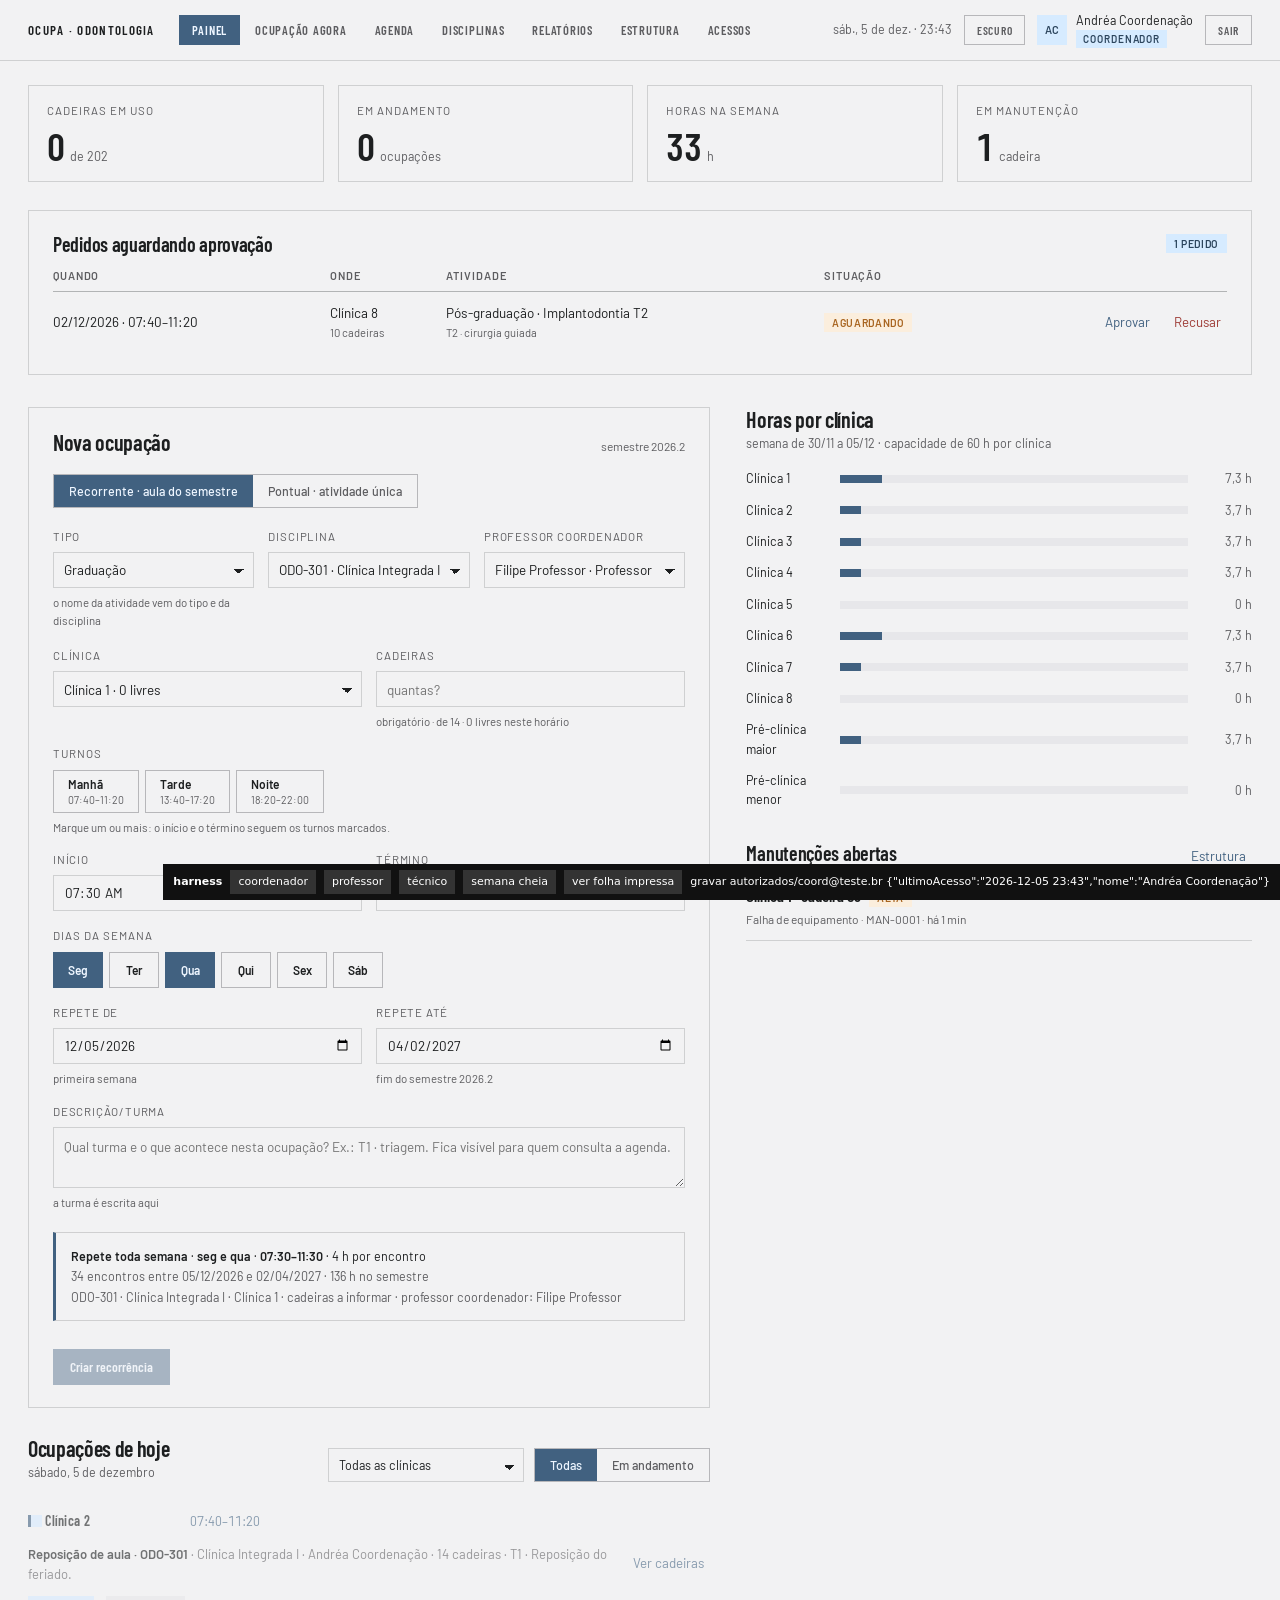
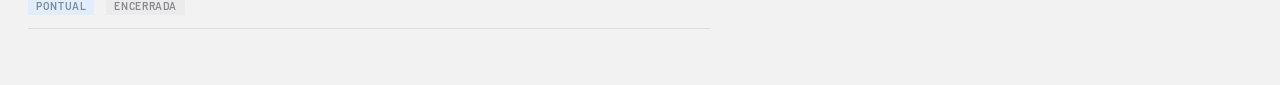
==== commit 61c8deb2: "feat: reserva por quantidade de cadeiras, disciplina sem turma e agenda com filtros e marcadores RES" ====
--- a/_auditoria/harness.html
+++ b/_auditoria/harness.html
@@ -48,41 +48,69 @@
   global.__escritas = [];
   global.__indices = {};
 
+  function faixa(a, b) { var l = []; for (var n = a; n <= b; n++) l.push(n); return l; }
+
+  /* O acervo mistura os DOIS modelos de propósito, porque produção também
+     mistura: reserva gravada antes de 05/10/2026 aponta para TURMA e é
+     integral (sem cadeirasPedidas/cadeirasAlocadas); a nova aponta para a
+     disciplina e segura cadeiras contadas. E a pós tem "Implantodontia T1"
+     e "T2" — a turma no nome que a limpeza do cadastro precisa juntar. */
   function acervo() {
     var C = global.Core, D = global.Dados;
     var s = D.semente();
     var hoje = C.hojeISO(), seg = C.startOfWeek(hoje);
     var disciplinas = [
-      { id: 'd1', codigo: 'ODO-301', nome: 'Clínica Integrada I', nivel: 'graduacao' },
+      { id: 'd1', codigo: 'ODO-301', nome: 'Clínica Integrada I', nivel: 'graduacao', professores: ['prof@teste.br'] },
+      /* Sem `nivel` nem `professores`: o estado de disciplina antiga — é
+         graduação, e o professor vem da turma t2. */
       { id: 'd2', codigo: 'ODO-402', nome: 'Prótese Dentária' },
-      { id: 'd3', codigo: 'POS-01', nome: 'Implantodontia', nivel: 'pos' }
+      { id: 'd3', codigo: 'POS-01', nome: 'Implantodontia T1', nivel: 'pos' },
+      { id: 'd4', codigo: 'POS-02', nome: 'Implantodontia T2', nivel: 'pos', professores: ['prof@teste.br'] },
+      { id: 'd5', codigo: 'POS-03', nome: 'Endodontia', nivel: 'pos', professores: [] }
     ];
     var turmas = [
       { id: 't1', disciplinaId: 'd1', codigo: 'T1', professorCoordenadorId: 'prof@teste.br', periodoLetivo: s.periodoLetivo },
       { id: 't2', disciplinaId: 'd2', codigo: 'T2', professorCoordenadorId: 'coord@teste.br', periodoLetivo: s.periodoLetivo },
       { id: 't3', disciplinaId: 'd3', codigo: 'PÓS', professorCoordenadorId: 'prof@teste.br', periodoLetivo: s.periodoLetivo }
     ];
+    function rec(id, ag, esc, x) {
+      var o = { id: id, tipo: 'recorrente', agrupamentoId: ag, escopo: esc,
+        vigenciaInicio: s.semestre.inicio, vigenciaFim: s.semestre.fim, periodoLetivo: s.periodoLetivo,
+        excecoes: [], criadoPor: 'coord@teste.br', criadoEm: C.carimbo() };
+      Object.keys(x).forEach(function (k) { o[k] = x[k]; });
+      return o;
+    }
+    function pont(id, ag, esc, x) {
+      var o = { id: id, tipo: 'pontual', agrupamentoId: ag, escopo: esc, excecoes: [],
+        criadoPor: 'coord@teste.br', criadoEm: C.carimbo() };
+      Object.keys(x).forEach(function (k) { o[k] = x[k]; });
+      return o;
+    }
     var ocupacoes = [
-      { id: 'r1', tipo: 'recorrente', agrupamentoId: 'ag1', escopo: 'a', turmaId: 't1',
-        dias: [1, 3], inicio: '07:40', fim: '11:20', vigenciaInicio: s.semestre.inicio,
-        vigenciaFim: s.semestre.fim, periodoLetivo: s.periodoLetivo, excecoes: [],
-        criadoPor: 'coord@teste.br', criadoEm: C.carimbo() },
-      { id: 'r2', tipo: 'recorrente', agrupamentoId: 'ag2', escopo: 'ambas', turmaId: 't3',
-        dias: [2], inicio: '18:20', fim: '22:00', vigenciaInicio: s.semestre.inicio,
-        vigenciaFim: s.semestre.fim, periodoLetivo: s.periodoLetivo, excecoes: [],
-        criadoPor: 'coord@teste.br', criadoEm: C.carimbo() },
-      { id: 'r3', tipo: 'recorrente', agrupamentoId: 'ag3', escopo: 'b', turmaId: 't2',
-        dias: [4, 5], inicio: '13:40', fim: '17:20', vigenciaInicio: s.semestre.inicio,
-        vigenciaFim: s.semestre.fim, periodoLetivo: s.periodoLetivo, excecoes: [],
-        criadoPor: 'coord@teste.br', criadoEm: C.carimbo() },
-      { id: 'p1', tipo: 'pontual', agrupamentoId: 'ag4', escopo: 'a', data: C.addDays(seg, 1),
-        inicio: '13:40', fim: '17:20', tipoAtividade: 'graduacao', descricao: 'Atendimento extra do semestre.',
-        turmaId: 't1', responsavelId: 'coord@teste.br', situacao: 'aprovada', excecoes: [],
-        criadoPor: 'coord@teste.br', criadoEm: C.carimbo() },
-      { id: 'p2', tipo: 'pontual', agrupamentoId: 'ag4', escopo: 'b', data: C.addDays(seg, 2),
-        inicio: '07:40', fim: '11:20', tipoAtividade: 'pos', descricao: 'Pedido aguardando a coordenação.',
-        turmaId: 't3', responsavelId: 'prof@teste.br', situacao: 'pendente', excecoes: [],
-        criadoPor: 'prof@teste.br', criadoEm: C.carimbo() }
+      /* Legado: turma, sem quantidade — integral, segura a clínica inteira. */
+      rec('r1', 'ag1', 'a', { turmaId: 't1', dias: [1, 3], inicio: '07:40', fim: '11:20' }),
+      rec('r2', 'ag2', 'ambas', { turmaId: 't3', dias: [2], inicio: '18:20', fim: '22:00' }),
+      /* Modelo novo: disciplina, professor, quantidade e cadeiras alocadas. */
+      rec('r3', 'ag3', 'b', { disciplinaId: 'd2', responsavelId: 'coord@teste.br', tipoAtividade: 'graduacao',
+        dias: [4, 5], inicio: '13:40', fim: '17:20', cadeirasPedidas: 8, cadeirasAlocadas: faixa(71, 78),
+        descricao: 'T2 · prótese fixa' }),
+      /* Duas reservas na MESMA pré-clínica e no mesmo horário: o que a
+         reserva por quantidade passou a permitir. */
+      rec('r4', 'ag5', 'a', { disciplinaId: 'd1', responsavelId: 'prof@teste.br', tipoAtividade: 'graduacao',
+        dias: [1], inicio: '13:40', fim: '17:20', cadeirasPedidas: 30, cadeirasAlocadas: faixa(1, 30),
+        descricao: 'T1 · laboratório' }),
+      rec('r5', 'ag5', 'a', { disciplinaId: 'd4', responsavelId: 'prof@teste.br', tipoAtividade: 'pos',
+        dias: [1], inicio: '13:40', fim: '17:20', cadeirasPedidas: 20, cadeirasAlocadas: faixa(31, 50),
+        descricao: 'Turma da noite' }),
+      pont('p1', 'ag4', 'a', { data: C.addDays(seg, 1), inicio: '13:40', fim: '17:20', tipoAtividade: 'graduacao',
+        disciplinaId: 'd1', responsavelId: 'coord@teste.br', situacao: 'aprovada',
+        cadeirasPedidas: 6, cadeirasAlocadas: faixa(85, 90), descricao: 'T1 · atendimento extra' }),
+      pont('p2', 'ag4', 'b', { data: C.addDays(seg, 2), inicio: '07:40', fim: '11:20', tipoAtividade: 'pos',
+        disciplinaId: 'd4', responsavelId: 'prof@teste.br', situacao: 'pendente', cadeirasPedidas: 10,
+        descricao: 'T2 · cirurgia guiada', criadoPor: 'prof@teste.br' }),
+      /* Pontual antiga: turma, tipo legado, integral. */
+      pont('p3', 'ag1', 'b', { data: C.addDays(seg, 5), inicio: '07:40', fim: '11:20', tipoAtividade: 'reposicao',
+        turmaId: 't1', responsavelId: 'coord@teste.br', situacao: 'aprovada', descricao: 'Reposição do feriado.' })
     ];
 
     /* ?denso=1 — a segunda-feira cheia. A grade da semana só mostra o que
@@ -92,31 +120,47 @@
        pela coordenação — cartões espremidos a ~35px — não aparece. */
     if (/[?&]denso=1/.test(location.search)) {
       var densas = [
-        { ag: 'ag2', escopo: 'ambas', ini: '11:00', fim: '21:00', turma: 't3', tipo: 'pos' },
-        { ag: 'ag1', escopo: 'a', ini: '13:40', fim: '17:20', turma: 't1', tipo: 'graduacao' },
-        { ag: 'ag1', escopo: 'b', ini: '13:40', fim: '17:20', turma: 't2', tipo: 'graduacao' },
-        { ag: 'ag3', escopo: 'a', ini: '13:40', fim: '17:20', turma: 't1', tipo: 'graduacao' },
-        { ag: 'ag4', escopo: 'a', ini: '14:00', fim: '16:00', turma: 't2', tipo: 'graduacao' },
-        { ag: 'ag3', escopo: 'b', ini: '07:40', fim: '11:20', turma: 't1', tipo: 'graduacao' },
-        { ag: 'ag4', escopo: 'b', ini: '08:00', fim: '10:00', turma: 't2', tipo: 'graduacao' }
+        { ag: 'ag2', escopo: 'ambas', ini: '11:00', fim: '21:00', disc: 'd4', tipo: 'pos', cad: faixa(29, 36) },
+        { ag: 'ag1', escopo: 'a', ini: '13:40', fim: '17:20', disc: 'd1', tipo: 'graduacao', cad: faixa(1, 4) },
+        { ag: 'ag1', escopo: 'b', ini: '13:40', fim: '17:20', disc: 'd2', tipo: 'graduacao', cad: faixa(15, 18) },
+        { ag: 'ag3', escopo: 'a', ini: '13:40', fim: '17:20', disc: 'd1', tipo: 'graduacao', cad: faixa(57, 60) },
+        { ag: 'ag4', escopo: 'a', ini: '14:00', fim: '16:00', disc: 'd2', tipo: 'graduacao', cad: faixa(85, 88) },
+        { ag: 'ag3', escopo: 'b', ini: '07:40', fim: '11:20', disc: 'd1', tipo: 'graduacao', cad: faixa(71, 74) },
+        { ag: 'ag4', escopo: 'b', ini: '08:00', fim: '10:00', disc: 'd2', tipo: 'graduacao', cad: faixa(99, 102) }
       ];
       densas.forEach(function (x, k) {
-        ocupacoes.push({
-          id: 'dn' + k, tipo: 'pontual', agrupamentoId: x.ag, escopo: x.escopo,
+        ocupacoes.push(pont('dn' + k, x.ag, x.escopo, {
           data: seg, inicio: x.ini, fim: x.fim, tipoAtividade: x.tipo,
-          descricao: 'Semana cheia de verificação.', turmaId: x.turma,
-          responsavelId: 'coord@teste.br', situacao: 'aprovada', excecoes: [],
-          criadoPor: 'coord@teste.br', criadoEm: C.carimbo()
-        });
+          descricao: 'Semana cheia de verificação.', disciplinaId: x.disc,
+          responsavelId: 'coord@teste.br', situacao: 'aprovada',
+          cadeirasPedidas: x.cad.length, cadeirasAlocadas: x.cad
+        }));
       });
     }
+
+    /* O índice da transação nasce com o que o acervo reserva — aprovado e
+       não excluído —, como o de produção. Vazio, a transação de mentira não
+       veria choque nenhum com o acervo e esconderia justamente a classe de
+       defeito que ela existe para pegar. */
+    global.__indices = {};
+    ocupacoes.forEach(function (o) {
+      if (o.excluidaEm || (o.tipo === 'pontual' && o.situacao && o.situacao !== 'aprovada')) return;
+      var l = global.__indices[o.agrupamentoId] || (global.__indices[o.agrupamentoId] = []);
+      l.push({
+        id: o.id, tipo: o.tipo, escopo: o.escopo, inicio: o.inicio, fim: o.fim,
+        dias: o.dias || null, data: o.data || null,
+        vigenciaInicio: o.vigenciaInicio || null, vigenciaFim: o.vigenciaFim || null,
+        encerradaEm: o.encerradaEm || null, excecoes: [],
+        cadeiras: o.cadeirasAlocadas ? o.cadeirasAlocadas.slice() : null
+      });
+    });
+
     return {
       config: { versao: s.versao, periodoLetivo: s.periodoLetivo, semestre: s.semestre, parametros: s.parametros },
       agrupamentos: s.agrupamentos, clinicas: s.clinicas, autorizados: AUTORIZADOS,
       disciplinas: disciplinas, turmas: turmas,
       alunos: [{ id: 'a1', nome: 'Ana Souza', matricula: '2021001', periodo: 8 },
                { id: 'a2', nome: 'Bruno Lima', matricula: '2021002', periodo: 8 }],
-      matriculas: [{ id: 't1__a1', turmaId: 't1', alunoId: 'a1' }, { id: 't1__a2', turmaId: 't1', alunoId: 'a2' }],
       ocupacoes: ocupacoes,
       manutencoes: [{ id: 'm1', protocolo: 'MAN-0001', clinicaId: 'cl1', cadeira: 3,
         categoria: 'equipamento', criticidade: 'alta', motivo: 'Refletor queimado',
@@ -154,12 +198,16 @@
     apagarVarios: function (c, ids) { log('apagarVarios ' + c + ' ' + ids.length); return ok(); },
     /* Reproduz a transação: roda o validador contra o índice em memória e
        recusa igual ao Firestore quando há choque. */
+    /* `validar` pode completar `dados` e `resumo` (as cadeiras escolhidas
+       dentro da transação) — por isso o resumo é empurrado DEPOIS dele,
+       como no `set` do Firestore. */
     gravarOcupacao: function (agId, id, dados, validar, resumo) {
       var itens = global.__indices[agId] || [];
       var choque = validar(itens);
       if (choque) return global.Promise.reject({ conflito: true, mensagem: choque });
       global.__indices[agId] = itens.filter(function (i) { return i.id !== id; }).concat([resumo]);
-      log('gravarOcupacao ' + agId + '/' + id + ' · índice com ' + global.__indices[agId].length);
+      log('gravarOcupacao ' + agId + '/' + id + ' · cadeiras ' + JSON.stringify(resumo.cadeiras) +
+        ' · índice com ' + global.__indices[agId].length);
       return ok(id);
     },
     /* Estas três mexem no índice DE VERDADE. Enquanto eram no-op, o dublê
@@ -222,6 +270,7 @@
 <script src="../app/js/ui.js"></script>
 <script src="../app/js/registro.js"></script>
 <script src="../app/js/manutencao.js"></script>
+<script src="../app/js/cadeiras.js"></script>
 <script src="../app/js/impressao.js"></script>
 <script src="../app/js/views/painel.js"></script>
 <script src="../app/js/views/agora.js"></script>
@@ -243,6 +292,7 @@
     var seg = global.Core.startOfWeek(global.Core.hojeISO());
     if (global.__autoImprimir === 'dia') global.Impressao.dia(global.Core.hojeISO());
     else if (global.__autoImprimir === 'recorrencias') global.Impressao.recorrencias();
+    else if (global.__autoImprimir === 'disciplina') global.Impressao.disciplina('d1');
     else global.Impressao.semana(seg);
   }, 100);
 })(window);
--- a/app/styles.css
+++ b/app/styles.css
@@ -32,6 +32,10 @@
   /* Faixa da ocupação que toma as duas clínicas do agrupamento. */
   --fill-tint:var(--color-accent-2-200);--on-tint:var(--color-accent-2-800);
   --on-line:var(--color-neutral-800);
+  /* Pré-clínica: o terceiro ambiente dos marcadores. Neutro, e não uma cor
+     nova — o Industry é monocromático, e cinza contra o aço já separa o
+     laboratório das clínicas de atendimento. */
+  --pre-soft:var(--color-neutral-200);--pre-strong:var(--color-neutral-700);--on-pre:var(--color-neutral-900);
   background:var(--color-bg);color:var(--color-text);min-height:100vh;
 }
 [data-tema="escuro"]{
@@ -45,6 +49,7 @@
   --muted:var(--color-neutral-400);--muted-2:var(--color-neutral-400);
   --fill-tint:var(--color-accent-2-800);--on-tint:var(--color-accent-2-200);
   --on-line:var(--color-neutral-200);
+  --pre-soft:var(--color-neutral-800);--pre-strong:var(--color-neutral-400);--on-pre:var(--color-neutral-100);
   --warn:#e0ac6c;--warn-bg:#3a2e1c;--danger:#e39a94;--danger-bg:#3a2422;
   --ok:#8fc09e;--ok-bg:#1e3325;
 }
@@ -154,8 +159,11 @@
 /* ═══ Toast ═══ */
 #toasts{position:fixed;right:20px;bottom:20px;z-index:90;display:flex;flex-direction:column;gap:9px}
 .toast{background:var(--color-neutral-900);color:var(--color-neutral-100);padding:12px 16px;font-size:13px;max-width:360px;
-  border-left:3px solid var(--color-accent-400);animation:tin .2s ease-out}
-@keyframes tin{from{opacity:0;transform:translateY(6px)}}
+  border-left:3px solid var(--color-accent-400);
+  /* Entra pela borda em que ele mora — a direita —, com o mesmo encaixe do
+     resto: desliza e para, sem quicar. */
+  animation:tin var(--mov-base,140ms) var(--mov-encaixe,ease-out) both}
+@keyframes tin{from{opacity:0;transform:translateX(10px)}}
 
 /* ═══ Modal ═══ */
 .scrim{position:fixed;inset:0;background:color-mix(in srgb,#1d1f20 55%,transparent);z-index:60;
@@ -181,16 +189,33 @@
   font:600 13px var(--font-body);font-variant-numeric:tabular-nums;background:transparent;color:var(--muted);border-radius:0;position:relative}
 .chair:hover{border-color:var(--color-text);color:var(--color-text)}
 .chair.ocupada{background:var(--fill-strong);color:var(--on-strong);border-color:var(--fill-strong)}
-.chair.vaga{border-color:var(--fill-strong);color:var(--accent-ink)}
+/* Reservada para mais tarde no dia: a cadeira já é da reserva, mas a aula
+   ainda não começou. Contorno, e não preenchimento. */
+.chair.reservada{border:2px solid var(--fill-strong);color:var(--accent-ink)}
 .chair.manut{background:var(--line-soft);color:var(--muted);border-color:transparent;text-decoration:line-through}
 [data-tema="escuro"] .chair.manut{background:var(--color-neutral-800);color:var(--color-neutral-300);border-color:transparent}
+/* No seletor de cadeiras: com outra reserva no horário. A mesma hachura do
+   dia passado — "fora de uso para você" —, e sem clique. */
+.chair.outra{background-image:repeating-linear-gradient(135deg,transparent 0 4px,var(--line) 4px 5px);
+  color:var(--muted);border-color:var(--line-soft)}
+.chair[disabled]{cursor:not-allowed}
 .chair.sel{outline:2px solid var(--color-accent);outline-offset:2px}
+/* Letra da reserva dona da cadeira, quando a clínica tem mais de uma no
+   horário. Absoluta: fora do fluxo da grade de 7 colunas. */
+.chair .letra{position:absolute;top:2px;right:3px;font:600 9px var(--font-heading);letter-spacing:.02em;opacity:.85}
+.letra-res{display:inline-grid;place-items:center;min-width:16px;height:16px;margin-right:6px;padding:0 3px;
+  font:600 10.5px var(--font-heading);background:var(--fill-strong);color:var(--on-strong);font-style:normal}
+.chair-k{width:14px;height:14px;display:inline-block;border:1px solid var(--line);flex:none}
+.chair-k.ocupada{background:var(--fill-strong);border-color:var(--fill-strong)}
+.chair-k.reservada{border:2px solid var(--fill-strong)}
+.chair-k.manut{background:var(--color-neutral-300);border-color:transparent}
+[data-tema="escuro"] .chair-k.manut{background:var(--color-neutral-700)}
+.chair-k.outra{background-image:repeating-linear-gradient(135deg,transparent 0 3px,var(--line) 3px 4px)}
 /* Variante densa da aba Estrutura, onde as 8 clínicas aparecem juntas. */
 .chairs.compacta{grid-template-columns:repeat(7,minmax(0,1fr));gap:4px}
 .chairs.compacta .chair{height:34px;font-size:12px;color:var(--color-text)}
 .chairs.compacta .chair.manut{border:1px solid var(--line);color:var(--muted)}
 .legend{display:flex;flex-direction:column;gap:9px;font-size:12.5px}
-.legend span.k{width:14px;height:14px;display:inline-block;border:1px solid var(--line-soft);flex:none}
 
 /* ═══ Timeline / Gantt ═══ */
 .tl-hd{display:flex;font-size:11px;color:var(--muted);padding-bottom:5px}
@@ -201,11 +226,17 @@
 .tl-track{flex:1;position:relative;padding:7px 0;min-width:0}
 .tl-blk{position:absolute;height:26px;background:var(--fill-strong);color:var(--on-strong);
   font:600 11px var(--font-body);display:flex;align-items:center;padding:0 8px;overflow:hidden;white-space:nowrap;border:0}
-/* accent-500 dava 2,62:1 contra o texto claro do bloco. */
-.tl-blk.pontual{background:var(--color-accent-600)}
-/* O tom mais escuro identifica a ocupação que toma as duas clínicas; "em
-   curso" passa a ser sinalizado por contorno, e não gastando esse tom. */
-.tl-blk.conjunta{background:var(--fill-deep);color:var(--color-accent-100)}
+/* O preenchimento é o AMBIENTE (marcador de 05/10/2026): aço nas clínicas,
+   o tom mais escuro nas duas clínicas do agrupamento, cinza na pré-clínica.
+   "Em curso" é sinalizado por contorno, e não gastando um desses tons; e a
+   pontual leva listras por cima do tom do ambiente, em vez de um tom
+   próprio que apagaria o ambiente. */
+.tl-blk.amb-dupla{background:var(--fill-deep);color:var(--color-accent-100)}
+.tl-blk.amb-pre{background:var(--pre-strong);color:var(--color-neutral-100)}
+[data-tema="escuro"] .tl-blk.amb-pre{color:var(--color-neutral-900)}
+.tl-blk.pontual{background-image:repeating-linear-gradient(135deg,transparent 0 6px,
+  color-mix(in srgb,#fff 18%,transparent) 6px 9px)}
+.tl-blk .marcas{margin-right:5px}
 .tl-blk.agora{outline:1px solid var(--color-accent-300);outline-offset:-3px}
 .tl-now{position:absolute;top:0;bottom:0;width:1px;background:var(--accent-ink)}
 
@@ -266,8 +297,75 @@
   font-size:12px;line-height:1.35;text-align:left;display:block;overflow:hidden}
 .ev:hover{filter:brightness(.96)}
 .ev b{display:block;font:600 12px var(--font-heading);letter-spacing:.03em}
+.ev .ev-desc{display:block;font-size:11.5px;opacity:.82;white-space:nowrap;overflow:hidden;text-overflow:ellipsis}
 .ev.pontual{border-left-style:dashed}
-.ev.conjunta{background:var(--fill-tint);color:var(--on-tint);border-left-color:var(--fill-deep)}
+/* Duas clínicas: o traço da direita fecha o bloco dos dois lados, como uma
+   chave abrangendo as duas. */
+.ev.amb-dupla{background:var(--fill-tint);color:var(--on-tint);border-left-color:var(--fill-deep);
+  box-shadow:0 0 0 1px var(--color-bg),inset -3px 0 0 var(--fill-deep)}
+.ev.amb-pre{background:var(--pre-soft);color:var(--on-pre);border-left-color:var(--pre-strong)}
+
+/* ═══ Marcadores: ambiente e tipo de reserva ═══
+   O ambiente vai no PREENCHIMENTO (`amb-*`); o tipo de reserva vai em
+   DESENHO — ícone de traço fino (recorrente, pontual, capelo da pós) e o
+   tracejado da pontual. Os botões do filtro da agenda são estes mesmos
+   marcadores, e fazem as vezes de legenda. */
+.ico{width:12px;height:12px;flex:none;display:inline-block;vertical-align:-2px}
+.marcas{display:inline-flex;align-items:center;gap:2px;margin-right:4px;vertical-align:-1px}
+.sw{display:inline-block;width:14px;height:12px;flex:none;vertical-align:-1px;
+  background:var(--fill-soft);border-left:3px solid var(--fill-strong)}
+.sw.amb-dupla{background:var(--fill-tint);border-left-color:var(--fill-deep);box-shadow:inset -3px 0 0 var(--fill-deep)}
+.sw.amb-pre{background:var(--pre-soft);border-left-color:var(--pre-strong)}
+.sw-vazio{display:inline-block;width:0}
+.filtros{display:flex;flex-wrap:wrap;align-items:center;gap:10px 22px;margin:-4px 0 20px;padding:10px 0;
+  border-top:1px solid var(--line-soft);border-bottom:1px solid var(--line-soft)}
+.filtros-listas{display:flex;gap:8px;flex-wrap:wrap}
+.filtros-listas .input{width:auto;min-width:200px;max-width:100%;height:32px;font-size:12.5px}
+.filtros-grupo{display:flex;align-items:center;gap:6px;flex-wrap:wrap}
+.filtros-grupo .eyebrow{margin-right:2px}
+.marcador{display:inline-flex;align-items:center;gap:6px;border:1px solid var(--line);background:none;
+  color:var(--color-text);padding:5px 10px;font:600 11.5px var(--font-body);border-radius:0}
+.marcador:hover{border-color:var(--color-text)}
+/* Escondido: o marcador apaga e é riscado — continua clicável, e diz o que
+   está fora da tela. */
+.marcador:not(.on){color:var(--muted);opacity:.6;text-decoration:line-through}
+.legenda-marcas{display:flex;gap:16px;flex-wrap:wrap;margin-top:12px;font-size:12px;color:var(--muted)}
+.legenda-marcas span{display:inline-flex;align-items:center;gap:6px}
+
+/* ═══ Disciplina no semestre ═══
+   Uma linha por semana, seis colunas de dia: a disciplina inteira de uma
+   vez. Dia passado com a mesma hachura da grade da semana. */
+.sem-grade{min-width:760px;border-top:1px solid var(--color-divider)}
+.sem-linha{display:grid;grid-template-columns:52px repeat(6,minmax(0,1fr));border-bottom:1px solid var(--line-soft)}
+.sem-cab .sem-cel{font:600 12px var(--font-heading);letter-spacing:.05em;color:var(--muted);min-height:0;padding:7px 6px}
+.sem-rot{font-size:11.5px;color:var(--muted);padding:7px 6px 0 0;font-variant-numeric:tabular-nums}
+.sem-cel{min-height:56px;padding:5px 6px;border-left:1px solid var(--line-soft);display:flex;flex-direction:column;gap:3px;min-width:0}
+.sem-cel.fora{background:color-mix(in srgb,var(--color-text) 3%,transparent)}
+.sem-cel.passado{background-image:repeating-linear-gradient(135deg,transparent 0 5px,var(--line-soft) 5px 6px)}
+.sem-cel.hoje{box-shadow:inset 0 2px 0 var(--accent-ink)}
+.sem-cel.hoje .sem-num{color:var(--accent-ink);font-weight:700}
+.sem-num{font-size:11px;color:var(--muted);font-variant-numeric:tabular-nums}
+.mini{display:flex;align-items:center;gap:3px;width:100%;text-align:left;border:0;
+  border-left:3px solid var(--fill-strong);background:var(--fill-soft);color:var(--on-soft);
+  padding:2px 5px;font:500 11px var(--font-body);white-space:nowrap;overflow:hidden;min-width:0}
+.mini b{font-weight:600}
+.mini:hover{filter:brightness(.96)}
+.mini.pontual{border-left-style:dashed}
+.mini.amb-dupla{background:var(--fill-tint);color:var(--on-tint);border-left-color:var(--fill-deep)}
+.mini.amb-pre{background:var(--pre-soft);color:var(--on-pre);border-left-color:var(--pre-strong)}
+
+/* ═══ Formulário: várias ocupações num envio ═══ */
+.linha-ocup{border:1px solid var(--color-divider);padding:14px 16px}
+.linha-ocup-hd{display:flex;align-items:center;justify-content:space-between;gap:10px;margin-bottom:10px}
+
+/* ═══ Listas marcáveis (limpeza do cadastro, disciplinas do professor) ═══ */
+div.fld{display:flex;flex-direction:column;gap:6px;min-width:0}
+div.fld > span{font-size:11.5px;letter-spacing:.07em;text-transform:uppercase;color:var(--muted)}
+.limpeza-item{display:flex;gap:10px;align-items:flex-start;font-size:13px;line-height:1.5;padding:6px 0;
+  border-bottom:1px solid var(--line-soft);cursor:pointer}
+.limpeza-item:last-child{border-bottom:0}
+.limpeza-item input{margin-top:3px;accent-color:var(--fill-strong);flex:none}
+.escolha-disc{max-height:260px;overflow:auto;border:1px solid var(--color-divider);padding:2px 12px 6px}
 
 /* ═══ Split layouts ═══ */
 .split{display:grid;grid-template-columns:minmax(0,1.35fr) minmax(0,1fr);gap:36px;align-items:start}
@@ -324,6 +422,13 @@
   .wk{grid-template-columns:repeat(2,minmax(0,1fr))}
   .tl-lbl{width:104px}
   h1{font-size:30px}h2{font-size:24px}h3{font-size:20px}
+  /* As abas da agenda passaram de quatro para cinco: no celular elas
+     quebram em duas linhas em vez de empurrar a página para o lado. */
+  .seg{flex-wrap:wrap}
+  .grades-clinicas{grid-template-columns:minmax(0,1fr) !important}
+  .grades-clinicas > div{border-left:0 !important;padding:0 0 22px !important}
+  .filtros-listas .input{min-width:0;width:100%}
+  .filtros-listas{width:100%}
 }
 
 /* ═══ Login ═══ */
@@ -348,6 +453,165 @@
 @media(max-width:900px){.split{grid-template-columns:1fr}.login{grid-template-columns:1fr}
   .login-r{border-left:0;border-top:1px solid var(--color-divider)}
   .wk{grid-template-columns:1fr}}
+
+
+/* ═══ Movimento — a linguagem do Industry ═════════════════════════════
+   O design system não traz camada de movimento nenhuma: ele é um desenho
+   técnico — canto vivo, traço de 1px, marca de registro, e a única peça
+   sólida é o botão primário. A animação daqui sai desse caráter, e não de
+   um kit genérico: é MECANISMO, não bolha. Uma prancheta que recebe a
+   folha, um plotter que traça, um painel que acende fileira por fileira.
+
+   As três regras que valem para tudo abaixo:
+   · eixo reto e pixel inteiro — nunca escala saindo do centro, nunca
+     rotação, nunca elástico ou salto. Peça que se move ASSENTA e para, que
+     é o que --mov-encaixe faz: arranca rápido e freia até o fim. O que
+     cresce, cresce a partir de uma BORDA (scaleY do topo, scaleX da
+     esquerda), como traço saindo da caneta — nunca inflando do meio;
+   · o toque é instantâneo (90ms) e a troca de tela é ENCADEADA, não
+     simultânea: as peças entram em degraus de --mov-passo, que é o que faz
+     o movimento ser percebido sem precisar ser lento;
+   · a propriedade é sempre NOMEADA. `transition:all` aqui pegaria `top` e
+     `height` dos blocos da agenda, que são posição e duração da ocupação —
+     a grade inteira passaria a escorregar a cada redesenho.
+
+   O que de propósito NÃO tem movimento: o fantasma do arraste na agenda
+   (ele tem de grudar no cursor — transição ali vira atraso visível), a
+   posição dos blocos na grade e a folha de impressão. */
+:root{
+  --mov-toque:90ms; --mov-base:140ms; --mov-tela:260ms; --mov-longo:420ms;
+  --mov-passo:55ms;   /* degrau do encadeamento */
+  --mov-encaixe:cubic-bezier(.2,0,0,1);
+  --mov-saida:cubic-bezier(.4,0,1,1);
+}
+
+/* ── Toque: a peça assenta e volta ──
+   O botão primário é o único objeto sólido do sistema; afundar 2px com uma
+   sombra interna é o que dá a ele peso de tecla de painel de máquina — a
+   tecla desce no curso dela e bate no fim. */
+.btn,.chip-btn,.nav button,.seg button,.days button,.turnos button,
+.chair,.list-btn,.who,.x{
+  transition:background-color var(--mov-base) var(--mov-encaixe),
+    border-color var(--mov-base) var(--mov-encaixe),
+    color var(--mov-base) var(--mov-encaixe),
+    box-shadow var(--mov-toque) var(--mov-encaixe),
+    transform var(--mov-toque) var(--mov-encaixe)}
+.btn:active,.chip-btn:active,.seg button:active,.days button:active,
+.turnos button:active,.who:active,.list-btn:active{
+  transform:translateY(2px);
+  box-shadow:inset 0 2px 0 color-mix(in srgb,#000 20%,transparent)}
+.chair:active{transform:translateY(2px) scale(.94)}
+.btn-ghost:active,.btn-danger:active,.x:active{transform:translateY(2px)}
+.nav button:active{transform:translateY(2px)}
+
+/* A aba que assume se ACENDE da esquerda para a direita, como contato que
+   fecha — e não aparece pronta. Só na troca de tela: a nav é remontada a
+   cada redesenho, e repetir isso a cada gravação seria pisca-pisca. */
+.nav button.on{background-image:linear-gradient(var(--fill-strong),var(--fill-strong));
+  background-repeat:no-repeat;background-size:100% 100%}
+.troca-tela .nav button.on{animation:mov-contato var(--mov-tela) var(--mov-encaixe) both}
+@keyframes mov-contato{from{background-size:0% 100%}}
+
+/* O bloco da agenda e a barra do gantt não se movem no hover — eles são
+   posição e duração. O que responde é o tom. */
+.ev,.tl-blk{transition:filter var(--mov-base) var(--mov-encaixe),
+  outline-color var(--mov-base) var(--mov-encaixe)}
+.ev:active{filter:brightness(.9)}
+.input{transition:border-color var(--mov-base) var(--mov-encaixe),
+  box-shadow var(--mov-base) var(--mov-encaixe)}
+.input:focus-visible{box-shadow:inset 0 -2px 0 var(--accent-ink)}
+.bar > i{transition:width var(--mov-tela) var(--mov-encaixe)}
+
+/* ── Troca de tela: a folha cai e o plotter passa ──
+   Só na TROCA (classe posta por App.ir), nunca em cada redesenho:
+   `recarregar` remonta a casca a cada ação — salvar, aprovar, cancelar — e
+   reanimar tudo junto com cada toast viraria um piscar constante.
+
+   A varredura é uma linha de 2px que corre a largura do conteúdo e se
+   apaga: é a passada do plotter antes de o desenho aparecer. Vive num
+   ::before com `pointer-events:none`, então não entra no caminho de clique
+   de nada. */
+.troca-tela main{position:relative}
+.troca-tela main::before{content:'';position:absolute;left:0;right:0;top:0;height:2px;
+  background:var(--accent-ink);transform-origin:left center;pointer-events:none;z-index:1;
+  animation:mov-varredura var(--mov-longo) var(--mov-encaixe) both}
+@keyframes mov-varredura{
+  0%{transform:scaleX(0);opacity:1}
+  70%{transform:scaleX(1);opacity:1}
+  100%{transform:scaleX(1);opacity:0}}
+
+/* As peças da tela entram ENCADEADAS, de cima para baixo: o cabeçalho da
+   página primeiro, os blocos depois, em degraus de 55ms — o bastante para
+   o olho ler a ordem, pouco para não virar espera. Da quarta em diante
+   todas entram juntas: encadear vinte cartões seria fila, não movimento. */
+.troca-tela main > *{animation:mov-peca var(--mov-tela) var(--mov-encaixe) both}
+.troca-tela main > *:nth-child(2){animation-delay:var(--mov-passo)}
+.troca-tela main > *:nth-child(3){animation-delay:calc(var(--mov-passo) * 2)}
+.troca-tela main > *:nth-child(n+4){animation-delay:calc(var(--mov-passo) * 3)}
+@keyframes mov-peca{from{opacity:0;transform:translateY(10px)}}
+
+/* O painel de cadeiras acende em varredura, da esquerda para a direita de
+   cada fileira: são 7 colunas fixas, então o degrau vai no resto da
+   divisão por 7 e o efeito se repete fileira a fileira, como um painel de
+   contatos energizando. As 70 cadeiras da pré-clínica maior saem de graça:
+   são 6 regras, não 70 atrasos. */
+.troca-tela .chair{animation:mov-selo var(--mov-base) var(--mov-encaixe) both}
+.troca-tela .chairs .chair:nth-child(7n+2){animation-delay:30ms}
+.troca-tela .chairs .chair:nth-child(7n+3){animation-delay:60ms}
+.troca-tela .chairs .chair:nth-child(7n+4){animation-delay:90ms}
+.troca-tela .chairs .chair:nth-child(7n+5){animation-delay:120ms}
+.troca-tela .chairs .chair:nth-child(7n+6){animation-delay:150ms}
+.troca-tela .chairs .chair:nth-child(7n+7){animation-delay:180ms}
+@keyframes mov-selo{from{opacity:0;transform:translateY(5px) scale(.9)}}
+
+/* O bloco da agenda é TRAÇADO de cima para baixo e a barra do gantt da
+   esquerda para a direita: a origem é a borda em que o horário começa, o
+   que faz o desenho crescer no sentido em que o tempo corre. */
+.troca-tela .ev{transform-origin:top center;
+  animation:mov-traco var(--mov-longo) var(--mov-encaixe) both}
+@keyframes mov-traco{from{transform:scaleY(0);opacity:.35}}
+.troca-tela .tl-blk{transform-origin:left center;
+  animation:mov-traco-x var(--mov-longo) var(--mov-encaixe) both}
+@keyframes mov-traco-x{from{transform:scaleX(0);opacity:.35}}
+
+/* A barra de horas se enche como ponteiro de manômetro saindo do zero, e o
+   número do KPI é revelado por baixo de uma persiana — os dois presos à
+   troca de tela, senão refariam a animação a cada gravação. */
+.troca-tela .bar > i{animation:mov-barra var(--mov-longo) var(--mov-encaixe) both;
+  transform-origin:left center}
+@keyframes mov-barra{from{transform:scaleX(0)}}
+.troca-tela .kpi b{animation:mov-persiana var(--mov-tela) var(--mov-encaixe) both;
+  animation-delay:var(--mov-passo)}
+@keyframes mov-persiana{from{clip-path:inset(0 0 100% 0);opacity:0}}
+
+/* ── Modal: a placa assenta vinda de cima ──
+   O véu escurece e a caixa desce 14px até parar, com a mesma varredura de
+   plotter na borda de cima — a placa é posta na prancheta, não inflada.
+   Sem escala: modal é chapa, não bolha. */
+.scrim{animation:mov-veu var(--mov-base) var(--mov-encaixe) both}
+@keyframes mov-veu{from{opacity:0}}
+.modal{animation:mov-placa var(--mov-tela) var(--mov-encaixe) both;position:relative}
+@keyframes mov-placa{from{opacity:0;transform:translateY(-14px)}}
+.modal::before{content:'';position:absolute;left:0;right:0;top:0;height:2px;
+  background:var(--accent-ink);transform-origin:left center;pointer-events:none;
+  animation:mov-varredura var(--mov-longo) var(--mov-encaixe) both}
+
+/* ── Sem movimento para quem pediu sem movimento ──
+   Regra de acessibilidade, não preferência: quem liga "reduzir movimento"
+   no sistema costuma ter motivo vestibular. O estado final é o mesmo — o
+   que some é o caminho até ele, inclusive a varredura do plotter, que é
+   decorativa e por isso não pode nem piscar. */
+@media (prefers-reduced-motion:reduce){
+  *,*::before,*::after{
+    animation-duration:1ms !important;animation-iteration-count:1 !important;
+    animation-delay:0ms !important;
+    transition-duration:1ms !important;scroll-behavior:auto !important}
+  .troca-tela main::before,.modal::before{display:none}
+  .btn:active,.chip-btn:active,.seg button:active,.days button:active,
+  .turnos button:active,.who:active,.list-btn:active,.chair:active,
+  .btn-ghost:active,.btn-danger:active,.x:active,.nav button:active{
+    transform:none;box-shadow:none}
+}
 
 /* ═══ Impressão e PDF ═══
    O documento impresso é montado por js/impressao.js e anexado ao <body>
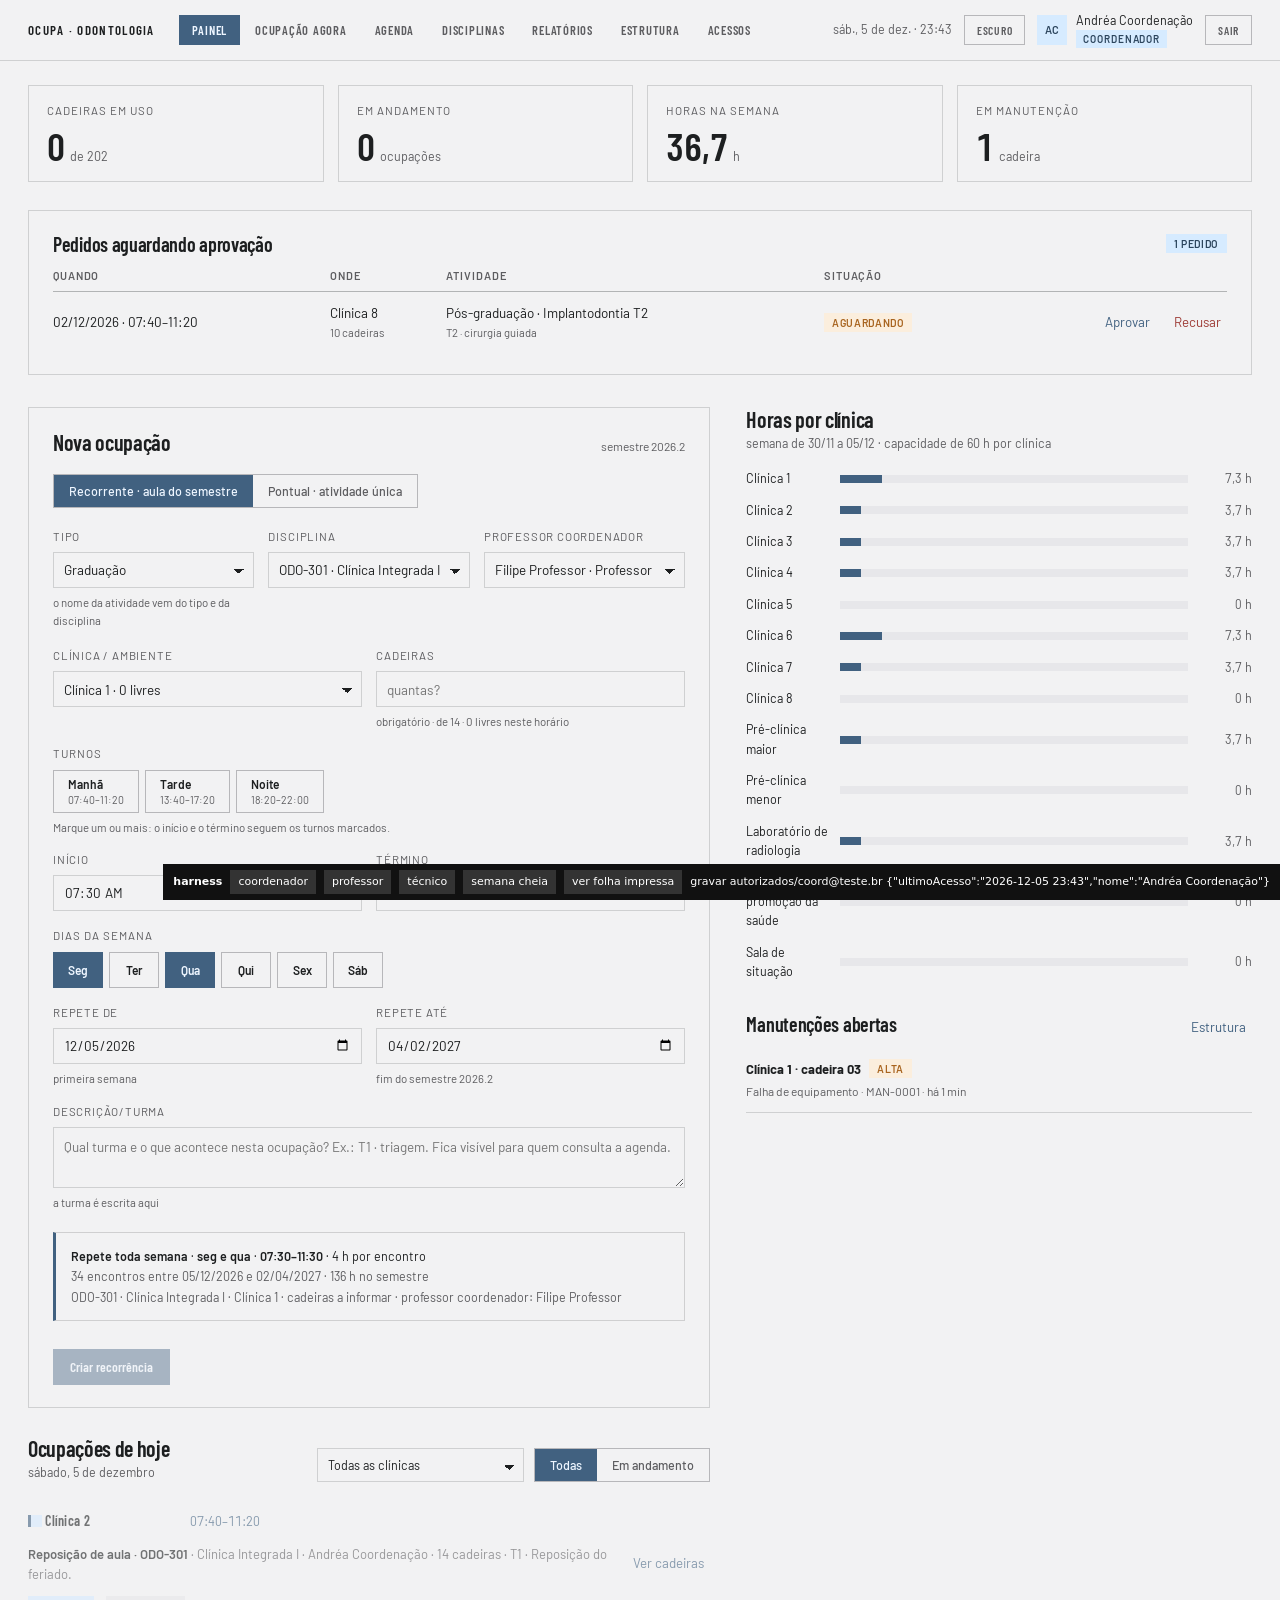
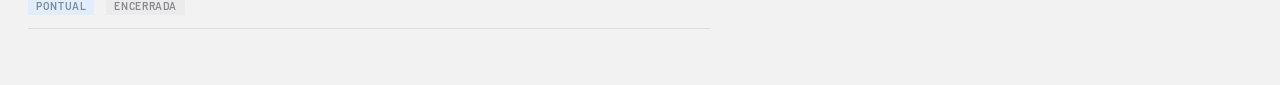
==== commit d4185650: "feat: ambientes sem cadeira, agenda objetiva e edicao de reservas pela coordenacao - Laboratorio de " ====
--- a/_auditoria/harness.html
+++ b/_auditoria/harness.html
@@ -110,8 +110,22 @@
         descricao: 'T2 · cirurgia guiada', criadoPor: 'prof@teste.br' }),
       /* Pontual antiga: turma, tipo legado, integral. */
       pont('p3', 'ag1', 'b', { data: C.addDays(seg, 5), inicio: '07:40', fim: '11:20', tipoAtividade: 'reposicao',
-        turmaId: 't1', responsavelId: 'coord@teste.br', situacao: 'aprovada', descricao: 'Reposição do feriado.' })
+        turmaId: 't1', responsavelId: 'coord@teste.br', situacao: 'aprovada', descricao: 'Reposição do feriado.' }),
+      /* Ambiente sem cadeira (29/10/2026): a reserva é do ambiente inteiro,
+         sem quantidade. Uma recorrente e uma pontual já passada — a edição
+         da coordenação alcança as duas. */
+      rec('r6', 'ag7', 'a', { disciplinaId: 'd2', responsavelId: 'coord@teste.br', tipoAtividade: 'graduacao',
+        dias: [2], inicio: '07:40', fim: '11:20', descricao: 'T2 · radiografias' }),
+      pont('p4', 'ag9', 'a', { data: C.addDays(seg, -3), inicio: '13:40', fim: '17:20', tipoAtividade: 'graduacao',
+        disciplinaId: 'd1', responsavelId: 'prof@teste.br', situacao: 'aprovada', descricao: 'Reunião de casos' })
     ];
+    /* ?semambientes=1 — o banco de produção antes de 29/10/2026: sem os três
+       ambientes, para ver a coordenação completar a estrutura no login. */
+    if (/[?&]semambientes=1/.test(location.search)) {
+      s.agrupamentos = s.agrupamentos.filter(function (g) { return ['ag7', 'ag8', 'ag9'].indexOf(g.id) === -1; });
+      s.clinicas = s.clinicas.filter(function (c) { return !c.semCadeiras; });
+      ocupacoes = ocupacoes.filter(function (o) { return ['ag7', 'ag8', 'ag9'].indexOf(o.agrupamentoId) === -1; });
+    }
 
     /* ?denso=1 — a segunda-feira cheia. A grade da semana só mostra o que
        tem de errado (ou de certo) na largura das colunas quando um dia tem
@@ -201,11 +215,15 @@
     /* `validar` pode completar `dados` e `resumo` (as cadeiras escolhidas
        dentro da transação) — por isso o resumo é empurrado DEPOIS dele,
        como no `set` do Firestore. */
-    gravarOcupacao: function (agId, id, dados, validar, resumo) {
+    gravarOcupacao: function (agId, id, dados, validar, resumo, agAnterior) {
       var itens = global.__indices[agId] || [];
       var choque = validar(itens);
       if (choque) return global.Promise.reject({ conflito: true, mensagem: choque });
       global.__indices[agId] = itens.filter(function (i) { return i.id !== id; }).concat([resumo]);
+      if (agAnterior && agAnterior !== agId) {
+        global.__indices[agAnterior] = (global.__indices[agAnterior] || []).filter(function (i) { return i.id !== id; });
+        log('saiu do índice ' + agAnterior + '/' + id);
+      }
       log('gravarOcupacao ' + agId + '/' + id + ' · cadeiras ' + JSON.stringify(resumo.cadeiras) +
         ' · índice com ' + global.__indices[agId].length);
       return ok(id);
--- a/app/styles.css
+++ b/app/styles.css
@@ -234,6 +234,10 @@
 .tl-blk.amb-dupla{background:var(--fill-deep);color:var(--color-accent-100)}
 .tl-blk.amb-pre{background:var(--pre-strong);color:var(--color-neutral-100)}
 [data-tema="escuro"] .tl-blk.amb-pre{color:var(--color-neutral-900)}
+/* Ambiente sem cadeira (29/10/2026): o quarto marcador é CONTORNO, sem
+   preenchimento — o único dos quatro que não é chapado, então se separa dos
+   outros três pela forma, e não por mais um tom de cinza. */
+.tl-blk.amb-espaco{background:var(--color-bg);color:var(--color-text);box-shadow:inset 0 0 0 1.5px var(--on-line)}
 .tl-blk.pontual{background-image:repeating-linear-gradient(135deg,transparent 0 6px,
   color-mix(in srgb,#fff 18%,transparent) 6px 9px)}
 .tl-blk .marcas{margin-right:5px}
@@ -304,6 +308,8 @@
 .ev.amb-dupla{background:var(--fill-tint);color:var(--on-tint);border-left-color:var(--fill-deep);
   box-shadow:0 0 0 1px var(--color-bg),inset -3px 0 0 var(--fill-deep)}
 .ev.amb-pre{background:var(--pre-soft);color:var(--on-pre);border-left-color:var(--pre-strong)}
+.ev.amb-espaco{background:var(--color-bg);color:var(--color-text);border-left-color:var(--on-line);
+  box-shadow:0 0 0 1px var(--color-bg),inset 0 0 0 1px var(--line)}
 
 /* ═══ Marcadores: ambiente e tipo de reserva ═══
    O ambiente vai no PREENCHIMENTO (`amb-*`); o tipo de reserva vai em
@@ -316,6 +322,7 @@
   background:var(--fill-soft);border-left:3px solid var(--fill-strong)}
 .sw.amb-dupla{background:var(--fill-tint);border-left-color:var(--fill-deep);box-shadow:inset -3px 0 0 var(--fill-deep)}
 .sw.amb-pre{background:var(--pre-soft);border-left-color:var(--pre-strong)}
+.sw.amb-espaco{background:none;border-left-color:var(--on-line);box-shadow:inset 0 0 0 1px var(--line)}
 .sw-vazio{display:inline-block;width:0}
 .filtros{display:flex;flex-wrap:wrap;align-items:center;gap:10px 22px;margin:-4px 0 20px;padding:10px 0;
   border-top:1px solid var(--line-soft);border-bottom:1px solid var(--line-soft)}
@@ -353,6 +360,7 @@
 .mini.pontual{border-left-style:dashed}
 .mini.amb-dupla{background:var(--fill-tint);color:var(--on-tint);border-left-color:var(--fill-deep)}
 .mini.amb-pre{background:var(--pre-soft);color:var(--on-pre);border-left-color:var(--pre-strong)}
+.mini.amb-espaco{background:none;color:var(--color-text);border-left-color:var(--on-line);box-shadow:inset 0 0 0 1px var(--line)}
 
 /* ═══ Formulário: várias ocupações num envio ═══ */
 .linha-ocup{border:1px solid var(--color-divider);padding:14px 16px}
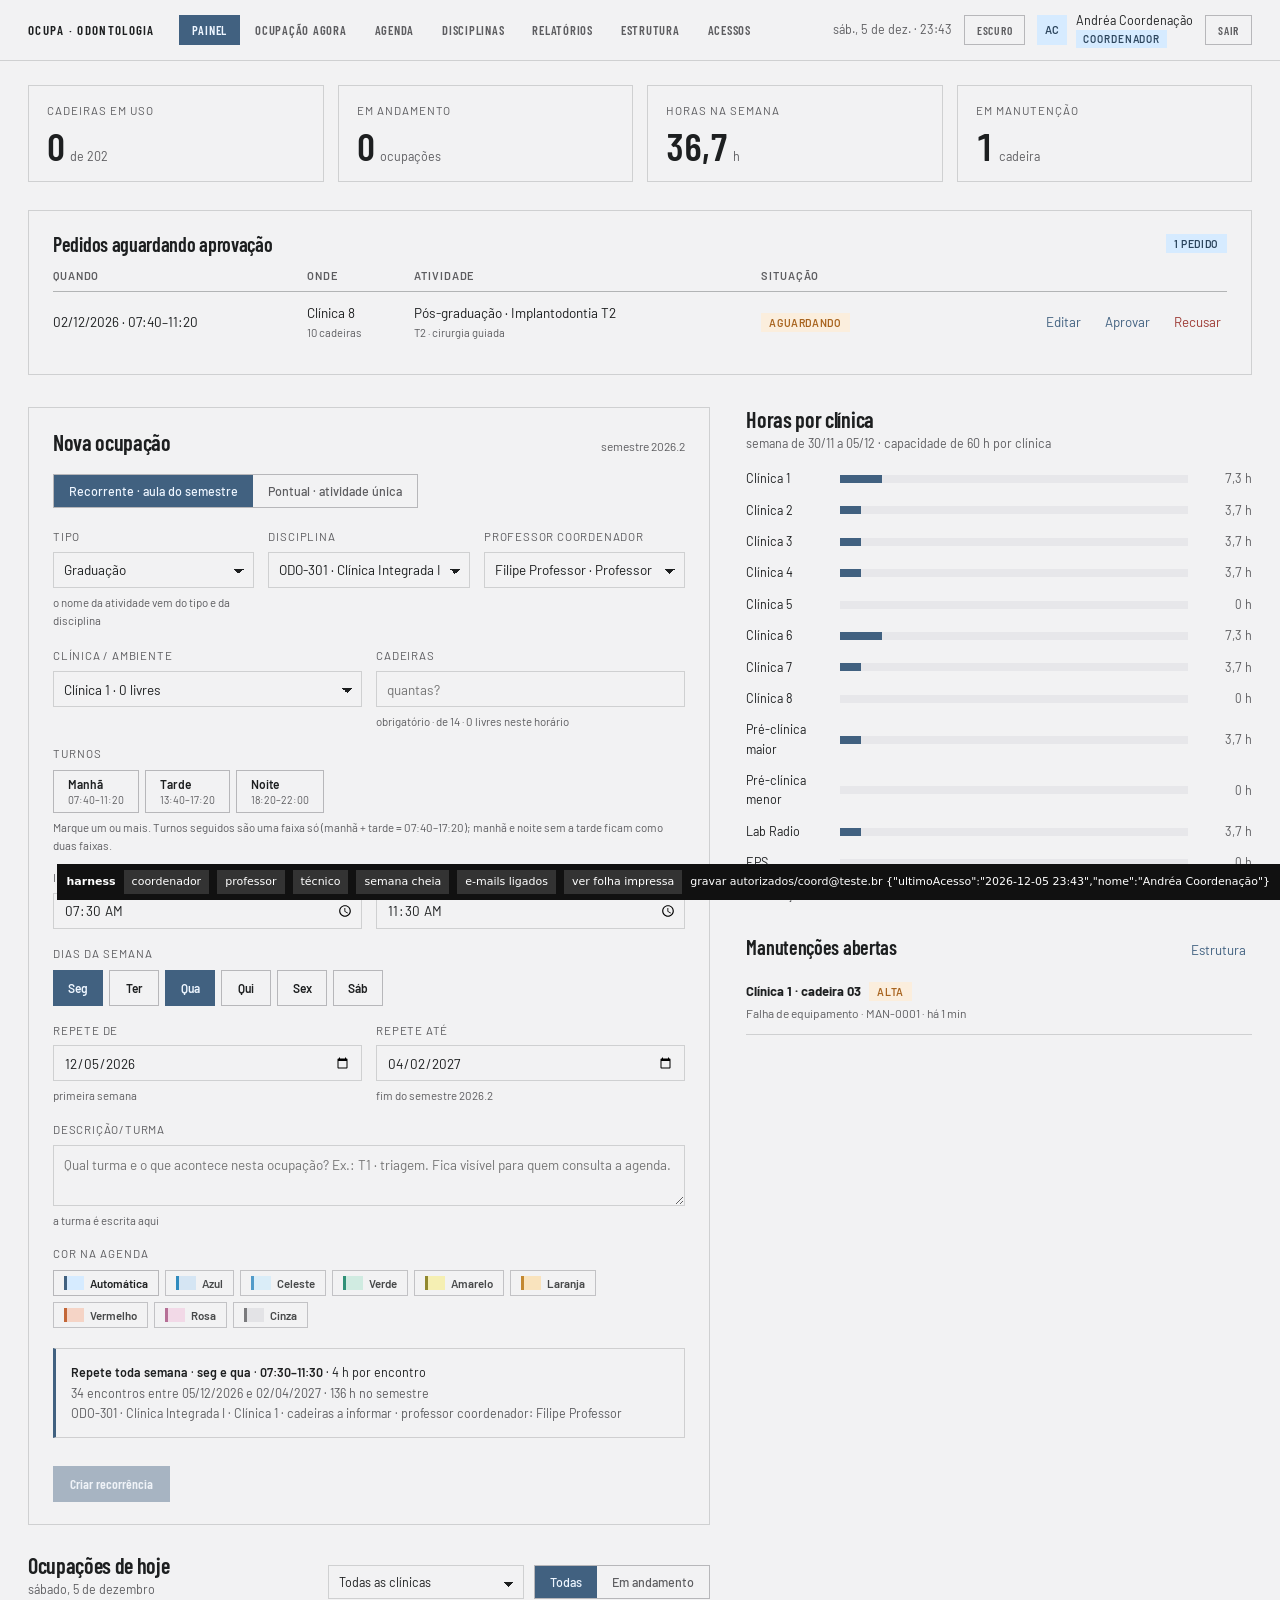
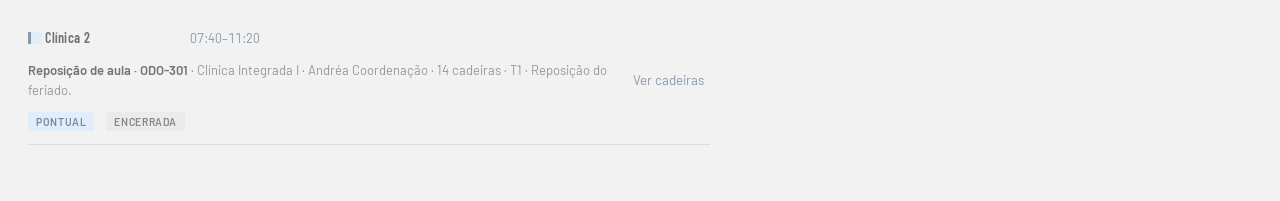
==== commit 97b797e4: "feat: avisos por e-mail ao professor coordenador (desligado por padrao) O professor coordenador rece" ====
--- a/_auditoria/harness.html
+++ b/_auditoria/harness.html
@@ -20,6 +20,7 @@
   <a href="?perfil=professor">professor</a>
   <a href="?perfil=tecnico">técnico</a>
   <a href="?perfil=coordenador&denso=1">semana cheia</a>
+  <a href="?perfil=coordenador&emails=1">e-mails ligados</a>
   <button onclick="verFolha()">ver folha impressa</button>
   <span id="hns-log"></span>
 </div>
@@ -185,6 +186,59 @@
     };
   }
 
+  /* ?emails=1 — aviso por e-mail ligado (25/11/2026). Precisa do servidor
+     local, que roda a função /api/avisos de verdade contra este banco e guarda
+     as mensagens em vez de enviar:
+       node _auditoria/avisos/servidor.js   →  http://localhost:3010/…
+     Com outro servidor (o python da porta 3000) a função não existe, e o que
+     se vê é o toast de e-mail que não saiu — com a reserva salva. */
+  var EMAILS = /[?&]emails=1/.test(location.search);
+
+  /* O banco de mentira guarda o que FOI GRAVADO, documento a documento, com
+     merge e hora da gravação, como o Firestore. Enquanto `gravar` só escrevia
+     no log, nada conferia se o que chega ao banco é o que o e-mail diz. */
+  var banco = null;
+  function copia(v) { return v === undefined ? null : JSON.parse(JSON.stringify(v)); }
+  function montarBanco() {
+    var a = acervo(), t = Date.now() - 86400000;
+    if (EMAILS) a.config.parametros.enviarEmails = true;
+    banco = { config: { sistema: { dados: copia(a.config), criadoEm: t, mudadoEm: t } } };
+    Object.keys(a).forEach(function (col) {
+      if (col === 'config') return;
+      banco[col] = {};
+      a[col].forEach(function (d) { banco[col][d.id] = { dados: copia(d), criadoEm: t, mudadoEm: t }; });
+    });
+    global.__banco = banco;
+  }
+  function juntar(alvo, novo) {
+    Object.keys(novo).forEach(function (k) {
+      var v = novo[k];
+      if (v && typeof v === 'object' && !Array.isArray(v) && alvo[k] && typeof alvo[k] === 'object' && !Array.isArray(alvo[k])) juntar(alvo[k], v);
+      else alvo[k] = v;
+    });
+    return alvo;
+  }
+  function noBanco(col, id, dados) {
+    if (!banco) montarBanco();
+    if (!banco[col]) banco[col] = {};
+    var d = banco[col][id] || { dados: {}, criadoEm: Date.now() };
+    d.dados = juntar(d.dados, copia(dados));
+    d.mudadoEm = Date.now();
+    banco[col][id] = d;
+  }
+  function foraDoBanco(col, id) { if (banco && banco[col]) delete banco[col][id]; }
+
+  /* A função lê o banco na hora do pedido: ele vai para o servidor local
+     imediatamente antes de cada chamada. `__chamadas` conta o que saiu. */
+  global.__chamadas = [];
+  var fetchReal = global.fetch ? global.fetch.bind(global) : null;
+  global.fetch = function (url, op) {
+    if (url !== '/api/avisos') return fetchReal(url, op);
+    global.__chamadas.push(JSON.parse(op.body));
+    return fetchReal('/_harness/banco', { method: 'POST', body: JSON.stringify(banco) })
+      .then(function () { return fetchReal(url, op); });
+  };
+
   function ok(v) { return global.Promise.resolve(v); }
   function log(m) { global.__escritas.push(m); var n = document.getElementById('hns-log'); if (n) n.textContent = m; }
 
@@ -196,6 +250,7 @@
     sair: function () { return ok(); },
     aoMudarSessao: function (cb) { global.setTimeout(function () { cb(CONTAS[PERFIL]); }, 0); },
     contaAtual: function () { return CONTAS[PERFIL]; },
+    tokenAtual: function () { return ok('harness.' + PERFIL); },
     lerAutorizado: function (email) {
       var a = null;
       AUTORIZADOS.forEach(function (x) { if (x.id === email) a = x; });
@@ -203,19 +258,41 @@
     },
     lerColecao: function () { return ok([]); },
     lerConfig: function () { return ok(acervo().config); },
-    carregarTudo: function () { return ok(acervo()); },
+    carregarTudo: function () {
+      if (!banco) montarBanco();
+      var s = { config: copia(banco.config.sistema.dados) };
+      Object.keys(banco).forEach(function (col) {
+        if (col === 'config') return;
+        s[col] = Object.keys(banco[col]).map(function (id) {
+          var o = copia(banco[col][id].dados);
+          o.id = id;
+          return o;
+        });
+      });
+      return ok(s);
+    },
     assinarVivas: function () { },
     encerrarAssinaturas: function () { },
     novoId: function (c) { return c + '_' + (++seq); },
-    gravar: function (c, id, d) { log('gravar ' + c + '/' + id + ' ' + JSON.stringify(d).slice(0, 160)); return ok(id); },
-    apagar: function (c, id) { log('apagar ' + c + '/' + id); return ok(); },
-    apagarVarios: function (c, ids) { log('apagarVarios ' + c + ' ' + ids.length); return ok(); },
+    gravar: function (c, id, d) {
+      if (global.__recusarGravacao) return global.Promise.reject(new Error('gravação recusada pelo harness'));
+      noBanco(c, id, d);
+      log('gravar ' + c + '/' + id + ' ' + JSON.stringify(d).slice(0, 160));
+      return ok(id);
+    },
+    apagar: function (c, id) { foraDoBanco(c, id); log('apagar ' + c + '/' + id); return ok(); },
+    apagarVarios: function (c, ids) {
+      ids.forEach(function (id) { foraDoBanco(c, id); });
+      log('apagarVarios ' + c + ' ' + ids.length);
+      return ok();
+    },
     /* Reproduz a transação: roda o validador contra o índice em memória e
        recusa igual ao Firestore quando há choque. */
     /* `validar` pode completar `dados` e `resumo` (as cadeiras escolhidas
        dentro da transação) — por isso o resumo é empurrado DEPOIS dele,
        como no `set` do Firestore. */
     gravarOcupacao: function (agId, id, dados, validar, resumo, agAnterior) {
+      if (global.__recusarGravacao) return global.Promise.reject(new Error('gravação recusada pelo harness'));
       var itens = global.__indices[agId] || [];
       var choque = validar(itens);
       if (choque) return global.Promise.reject({ conflito: true, mensagem: choque });
@@ -224,6 +301,7 @@
         global.__indices[agAnterior] = (global.__indices[agAnterior] || []).filter(function (i) { return i.id !== id; });
         log('saiu do índice ' + agAnterior + '/' + id);
       }
+      noBanco('ocupacoes', id, dados);
       log('gravarOcupacao ' + agId + '/' + id + ' · cadeiras ' + JSON.stringify(resumo.cadeiras) +
         ' · índice com ' + global.__indices[agId].length);
       return ok(id);
@@ -234,11 +312,13 @@
        criar. */
     removerOcupacao: function (agId, id) {
       global.__indices[agId] = (global.__indices[agId] || []).filter(function (i) { return i.id !== id; });
+      foraDoBanco('ocupacoes', id);
       log('removerOcupacao ' + agId + '/' + id + ' · índice com ' + global.__indices[agId].length);
       return ok(true);
     },
-    desindexarOcupacao: function (agId, id) {
+    desindexarOcupacao: function (agId, id, dados) {
       global.__indices[agId] = (global.__indices[agId] || []).filter(function (i) { return i.id !== id; });
+      noBanco('ocupacoes', id, dados);
       log('desindexar ' + agId + '/' + id + ' · índice com ' + global.__indices[agId].length);
       return ok(id);
     },
@@ -284,6 +364,7 @@
 
 <script src="../app/js/acesso.js"></script>
 <script src="../app/js/dados.js"></script>
+<script src="../app/js/avisos.js"></script>
 <script src="../app/js/store.js"></script>
 <script src="../app/js/ui.js"></script>
 <script src="../app/js/registro.js"></script>
--- a/app/styles.css
+++ b/app/styles.css
@@ -36,6 +36,10 @@
      nova — o Industry é monocromático, e cinza contra o aço já separa o
      laboratório das clínicas de atendimento. */
   --pre-soft:var(--color-neutral-200);--pre-strong:var(--color-neutral-700);--on-pre:var(--color-neutral-900);
+  /* Pontual: a ÚNICA cor quente da agenda (pedido da coordenação,
+     30/10/2026 — "mais destaque no que for pontual"). Âmbar contra aço e
+     cinza: o par azul × laranja se separa nos três tipos de daltonismo. */
+  --pont-soft:#f8deb4;--pont-strong:#a8641f;--on-pont:#4f2d0f;--pont-solid:#8a4f16;--on-pont-solid:#fff4e4;
   background:var(--color-bg);color:var(--color-text);min-height:100vh;
 }
 [data-tema="escuro"]{
@@ -50,6 +54,7 @@
   --fill-tint:var(--color-accent-2-800);--on-tint:var(--color-accent-2-200);
   --on-line:var(--color-neutral-200);
   --pre-soft:var(--color-neutral-800);--pre-strong:var(--color-neutral-400);--on-pre:var(--color-neutral-100);
+  --pont-soft:#4d3618;--pont-strong:#e0ac6c;--on-pont:#fbe3bf;--pont-solid:#e0ac6c;--on-pont-solid:#2a1907;
   --warn:#e0ac6c;--warn-bg:#3a2e1c;--danger:#e39a94;--danger-bg:#3a2422;
   --ok:#8fc09e;--ok-bg:#1e3325;
 }
@@ -238,8 +243,13 @@
    preenchimento — o único dos quatro que não é chapado, então se separa dos
    outros três pela forma, e não por mais um tom de cinza. */
 .tl-blk.amb-espaco{background:var(--color-bg);color:var(--color-text);box-shadow:inset 0 0 0 1.5px var(--on-line)}
-.tl-blk.pontual{background-image:repeating-linear-gradient(135deg,transparent 0 6px,
-  color-mix(in srgb,#fff 18%,transparent) 6px 9px)}
+/* Pontual: âmbar chapado na clínica; na pré-clínica, listras de âmbar e
+   cinza — a pontual se destaca e o ambiente continua legível. */
+.tl-blk.pontual{background:var(--pont-solid);color:var(--on-pont-solid)}
+.tl-blk.pontual.amb-dupla{box-shadow:inset 0 0 0 2px var(--on-pont)}
+.tl-blk.pontual.amb-pre{background:repeating-linear-gradient(135deg,var(--pont-solid) 0 7px,var(--pre-strong) 7px 12px);
+  color:var(--on-pont-solid)}
+.tl-blk.pontual.amb-espaco{background:var(--color-bg);color:var(--color-text);box-shadow:inset 0 0 0 2px var(--pont-strong)}
 .tl-blk .marcas{margin-right:5px}
 .tl-blk.agora{outline:1px solid var(--color-accent-300);outline-offset:-3px}
 .tl-now{position:absolute;top:0;bottom:0;width:1px;background:var(--accent-ink)}
@@ -310,6 +320,15 @@
 .ev.amb-pre{background:var(--pre-soft);color:var(--on-pre);border-left-color:var(--pre-strong)}
 .ev.amb-espaco{background:var(--color-bg);color:var(--color-text);border-left-color:var(--on-line);
   box-shadow:0 0 0 1px var(--color-bg),inset 0 0 0 1px var(--line)}
+/* Pontual: âmbar por cima do ambiente (depois dele, para vencer). Clínica =
+   âmbar chapado; duas clínicas = âmbar com a chave da direita; pré-clínica
+   = listras de âmbar e cinza; ambiente sem cadeira = contorno âmbar. */
+.ev.pontual,.mini.pontual,.mini.pontual.amb-dupla{background:var(--pont-soft);color:var(--on-pont);border-left:3px dashed var(--pont-strong)}
+.ev.pontual.amb-dupla{box-shadow:0 0 0 1px var(--color-bg),inset -3px 0 0 var(--pont-strong)}
+.ev.pontual.amb-pre,.mini.pontual.amb-pre{
+  background:repeating-linear-gradient(135deg,var(--pont-soft) 0 8px,var(--pre-soft) 8px 14px)}
+.ev.pontual.amb-espaco,.mini.pontual.amb-espaco{background:var(--color-bg);color:var(--color-text);
+  box-shadow:0 0 0 1px var(--color-bg),inset 0 0 0 1.5px var(--pont-strong)}
 
 /* ═══ Marcadores: ambiente e tipo de reserva ═══
    O ambiente vai no PREENCHIMENTO (`amb-*`); o tipo de reserva vai em
@@ -323,6 +342,36 @@
 .sw.amb-dupla{background:var(--fill-tint);border-left-color:var(--fill-deep);box-shadow:inset -3px 0 0 var(--fill-deep)}
 .sw.amb-pre{background:var(--pre-soft);border-left-color:var(--pre-strong)}
 .sw.amb-espaco{background:none;border-left-color:var(--on-line);box-shadow:inset 0 0 0 1px var(--line)}
+.sw.pont{background:var(--pont-soft);border-left:3px dashed var(--pont-strong)}
+
+/* ═══ Cor escolhida na reserva (30/10/2026) ═══
+   Paleta de Okabe-Ito (`Dados.CORES_RESERVA`). Cada cor define só três
+   tons — `--cf` forte (traço e barra do gantt), `--cs` fundo claro, `--co`
+   texto sobre o fundo —, e as regras abaixo valem para todas. No tema
+   escuro o fundo e o texto saem da própria cor forte. Vem DEPOIS de
+   ambiente e pontual, com a mesma especificidade, para vencer no
+   preenchimento; o tracejado da pontual e o ícone ficam. */
+.cor-azul{--cf:#0072b2;--cs:#cfe3f4;--co:#0b2f4a}
+.cor-celeste{--cf:#2a86bf;--cs:#d5ecfa;--co:#0d3550}
+.cor-verde{--cf:#00795a;--cs:#c8eadd;--co:#073a2c}
+.cor-amarelo{--cf:#7a7000;--cs:#f6efa4;--co:#3a3500}
+.cor-laranja{--cf:#b86e00;--cs:#fbe0b0;--co:#4d2e00}
+.cor-vermelho{--cf:#b8450a;--cs:#f6cdbb;--co:#4f1d05}
+.cor-rosa{--cf:#a8507f;--cs:#f2d4e5;--co:#45182f}
+.cor-cinza{--cf:#5d5d60;--cs:#e0e0e3;--co:#2b2b2d}
+[data-tema="escuro"] .com-cor{--cs:color-mix(in srgb,var(--cf) 42%,#1d1f20);--co:color-mix(in srgb,var(--cf) 18%,#fff)}
+.ev.com-cor,.mini.com-cor,.sw.com-cor{background:var(--cs);color:var(--co);border-left-color:var(--cf)}
+.ev.com-cor.amb-dupla,.mini.com-cor.amb-dupla{box-shadow:0 0 0 1px var(--color-bg),inset -3px 0 0 var(--cf)}
+.ev.com-cor.amb-pre,.mini.com-cor.amb-pre{
+  background:repeating-linear-gradient(135deg,var(--cs) 0 8px,var(--pre-soft) 8px 14px)}
+.ev.com-cor.amb-espaco,.mini.com-cor.amb-espaco{background:var(--color-bg);color:var(--color-text);
+  box-shadow:0 0 0 1px var(--color-bg),inset 0 0 0 1.5px var(--cf)}
+.tl-blk.com-cor{background:var(--cf);color:#fff}
+.tl-blk.com-cor.amb-pre{background:repeating-linear-gradient(135deg,var(--cf) 0 7px,var(--pre-strong) 7px 12px)}
+.tl-blk.com-cor.amb-espaco{background:var(--color-bg);color:var(--color-text);box-shadow:inset 0 0 0 2px var(--cf)}
+.cores{display:flex;flex-wrap:wrap;gap:6px}
+.cores .sw{width:20px;height:14px}
+.cores .marcador:not(.on){text-decoration:none;opacity:.8;color:inherit}
 .sw-vazio{display:inline-block;width:0}
 .filtros{display:flex;flex-wrap:wrap;align-items:center;gap:10px 22px;margin:-4px 0 20px;padding:10px 0;
   border-top:1px solid var(--line-soft);border-bottom:1px solid var(--line-soft)}
